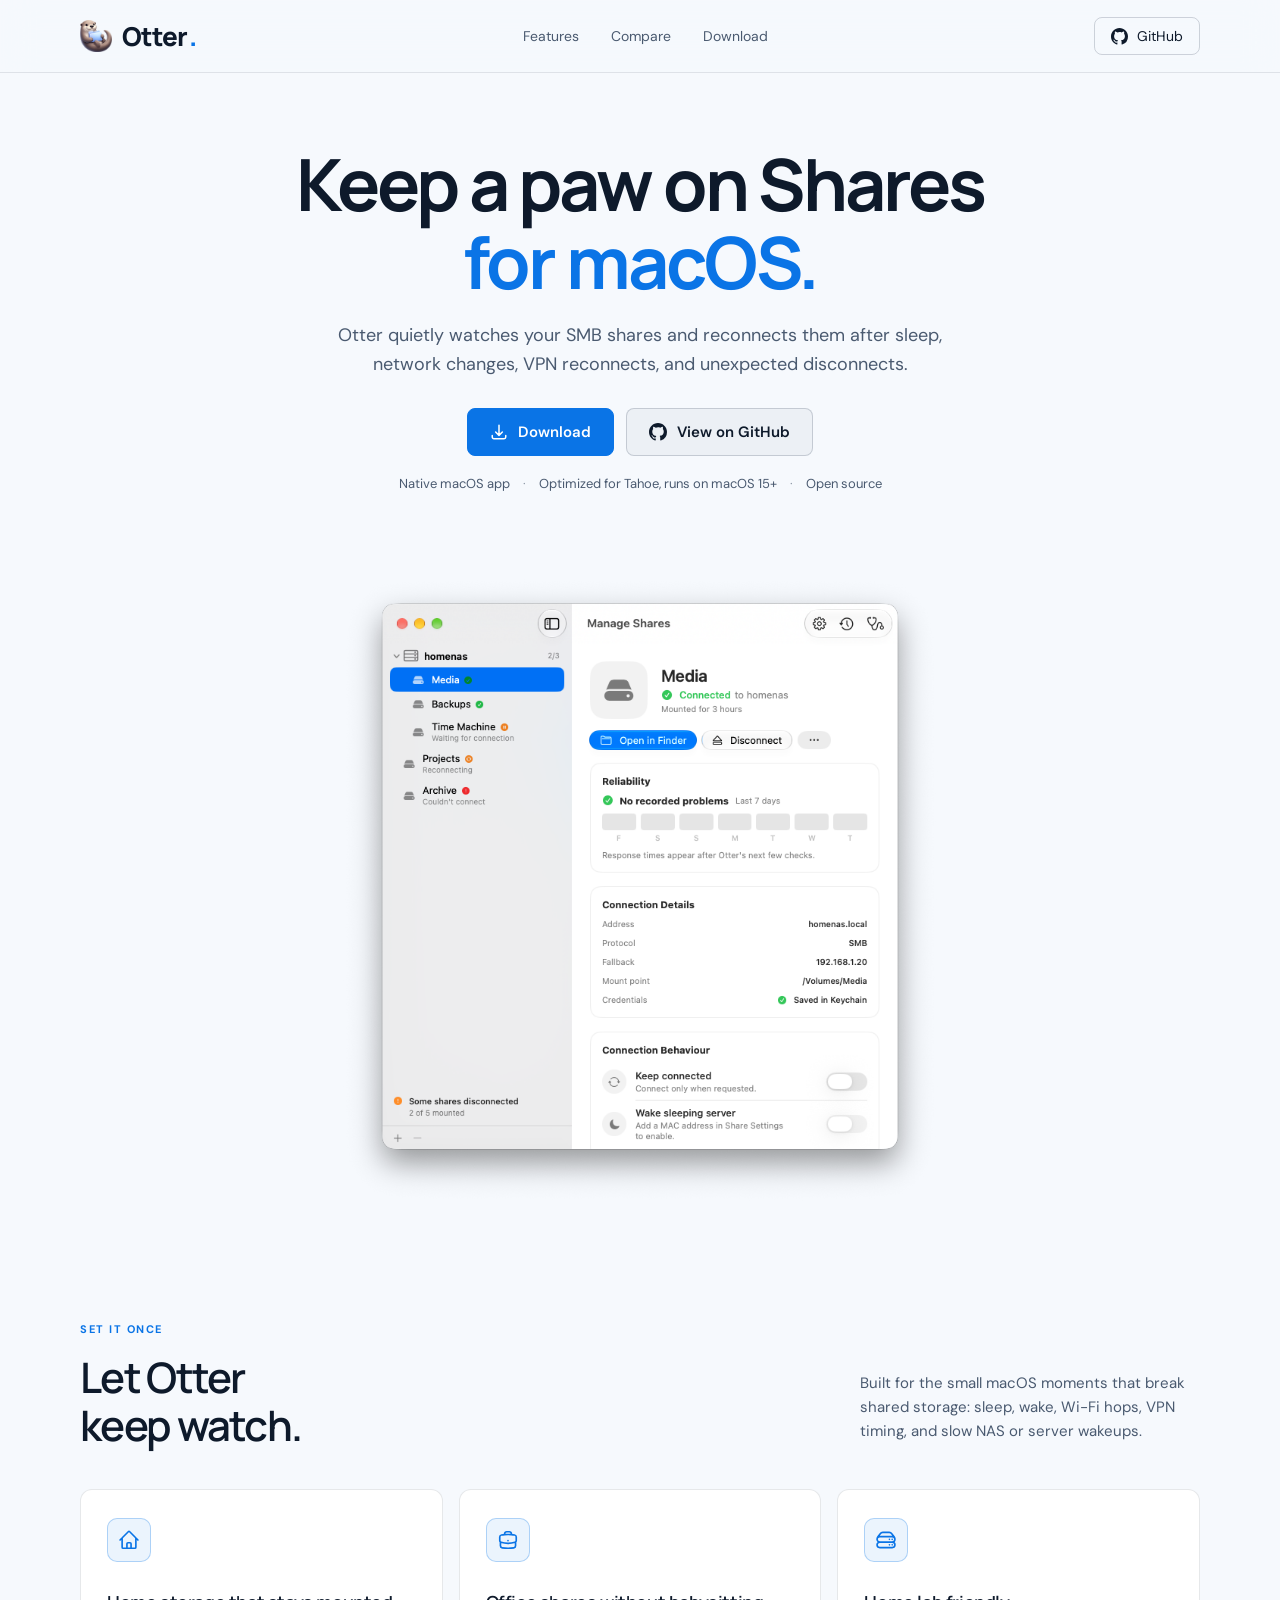
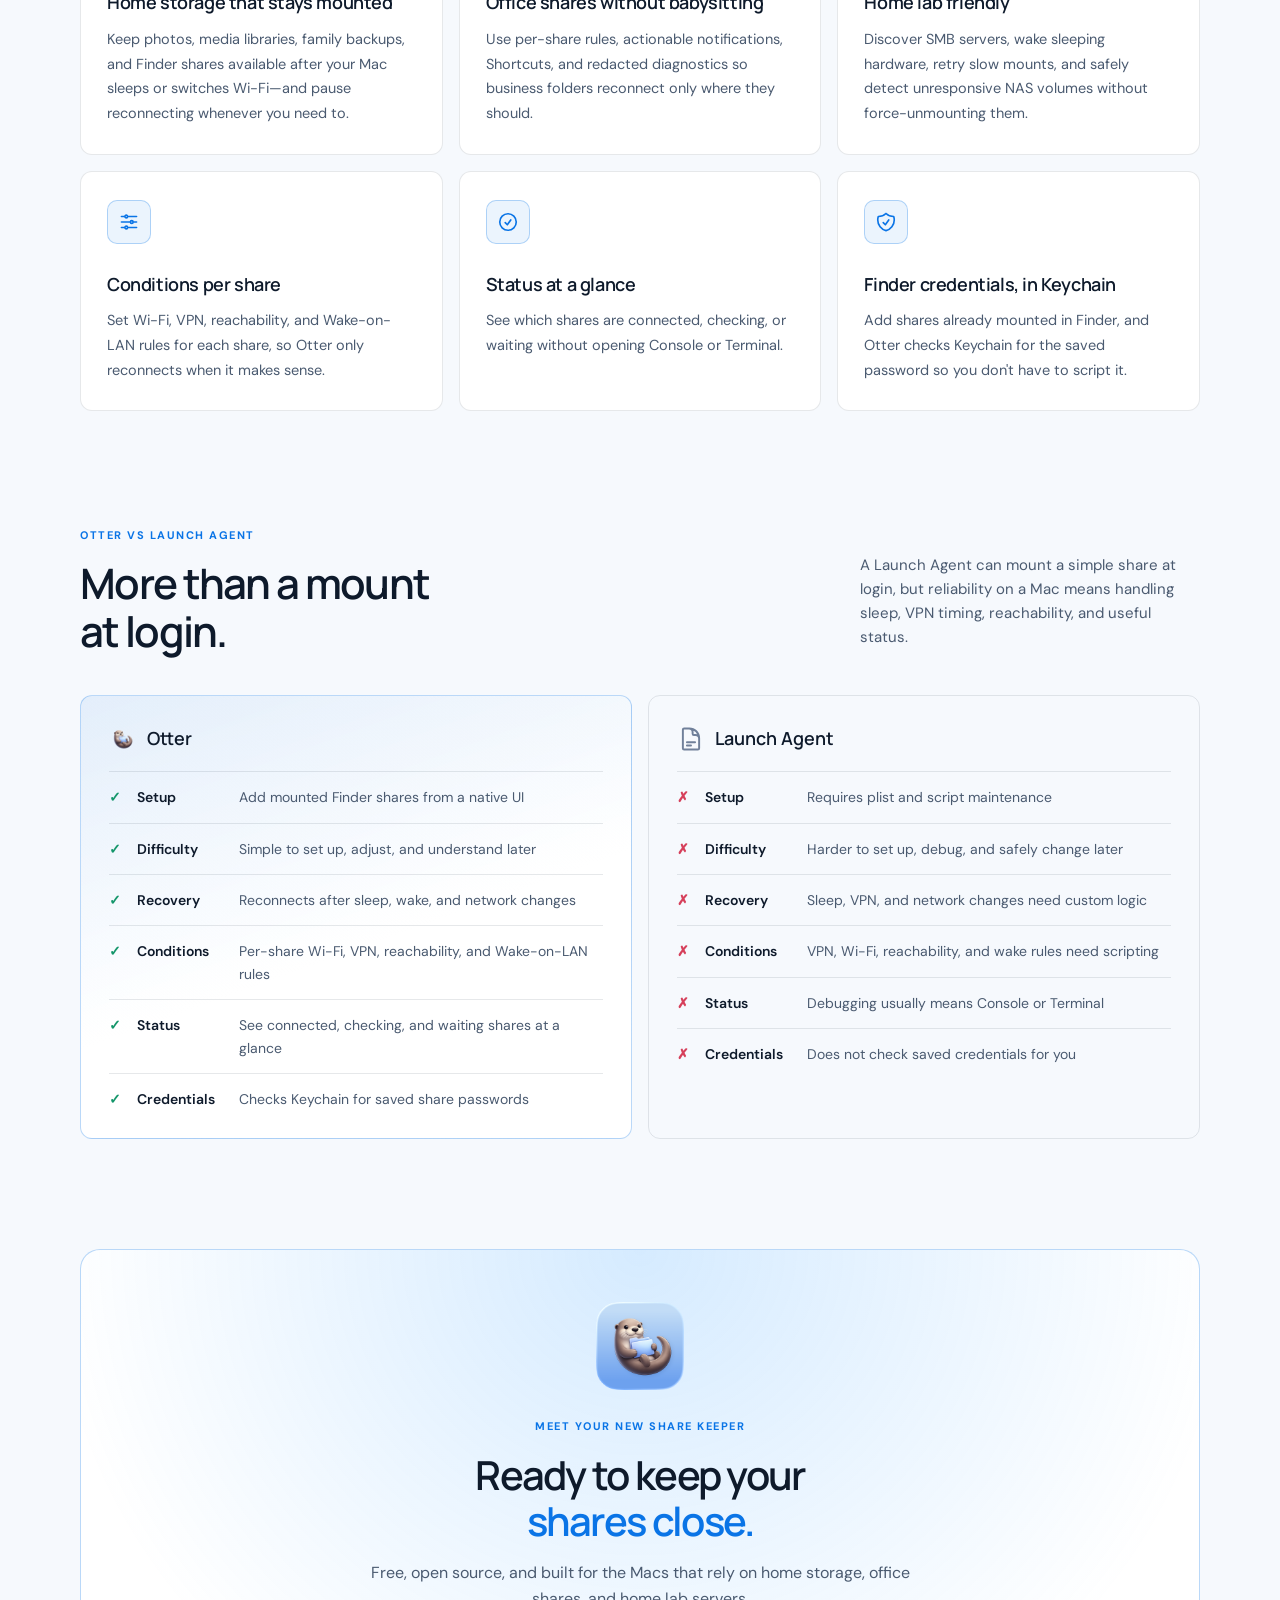
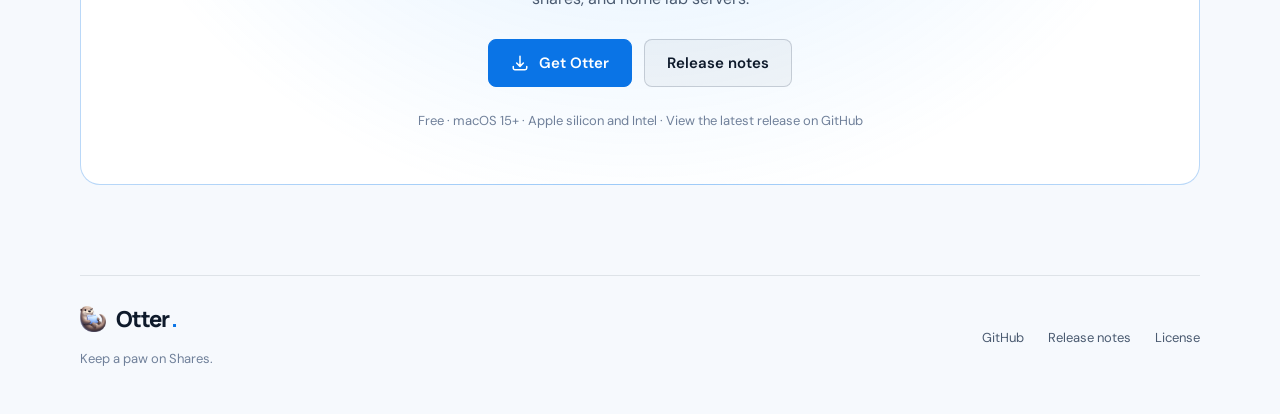
==== website/index.html @ 6d363c23 "Website: refresh app screenshots for the redesigned Manage Shares; debug-only appearance override fo" ====
<!doctype html>
<html lang="en" data-theme="dark">
  <head>
    <meta charset="utf-8">
    <meta name="viewport" content="width=device-width, initial-scale=1">
    <title>Otter - Keep a paw on Shares</title>
    <meta property="og:title" content="Otter - Keep a paw on Shares">
    <meta property="og:description" content="A lightweight macOS menu bar app that keeps SMB network shares connected after sleep, Wi-Fi changes, and VPN reconnects.">
    <meta
      name="description"
      content="Otter is a lightweight macOS menu bar app that keeps SMB network shares connected after sleep, Wi-Fi changes, VPN reconnects, and unexpected disconnects."
    >
    <meta id="theme-color" name="theme-color" content="#0B1018">
    <link rel="icon" type="image/png" href="assets/otter-icon.png">
    <script>
      (function () {
        var prefersDark = window.matchMedia && window.matchMedia("(prefers-color-scheme: dark)").matches;
        var theme = prefersDark ? "dark" : "light";

        document.documentElement.dataset.theme = theme;
        document.documentElement.style.colorScheme = theme;
        document.querySelector("#theme-color").setAttribute("content", theme === "dark" ? "#0B1018" : "#F6F9FD");
      })();
    </script>
    <link rel="stylesheet" href="styles.css">
  </head>
  <body>
    <a class="skip-link" href="#main">Skip to content</a>
    <header class="site-header">
      <div class="site-header-inner wrap">
        <a class="brand" href="#top" aria-label="Otter home"><img src="assets/otter-mark.png" width="332" height="331" alt="">Otter<span class="brand-dot">.</span></a>
        <nav class="site-nav" aria-label="Main navigation">
          <a href="#features">Features</a>
          <a href="#compare">Compare</a>
          <a href="#download">Download</a>
        </nav>
        <div class="header-actions">
          <a class="pill-link" href="https://github.com/johnwatso/Otter">
            <svg viewBox="0 0 16 16" aria-hidden="true" focusable="false"><path d="M8 0C3.58 0 0 3.58 0 8c0 3.54 2.29 6.53 5.47 7.59.4.07.55-.17.55-.38 0-.19-.01-.82-.01-1.49-2.01.37-2.53-.49-2.69-.94-.09-.23-.48-.94-.82-1.13-.28-.15-.68-.52-.01-.53.63-.01 1.08.58 1.23.82.72 1.21 1.87.87 2.33.66.07-.52.28-.87.51-1.07-1.78-.2-3.64-.89-3.64-3.95 0-.87.31-1.59.82-2.15-.08-.2-.36-1.02.08-2.12 0 0 .67-.21 2.2.82A7.6 7.6 0 0 1 8 3.86c.68 0 1.36.09 2 .27 1.53-1.04 2.2-.82 2.2-.82.44 1.1.16 1.92.08 2.12.51.56.82 1.27.82 2.15 0 3.07-1.87 3.75-3.65 3.95.29.25.54.73.54 1.48 0 1.07-.01 1.93-.01 2.2 0 .21.15.46.55.38A8.013 8.013 0 0 0 16 8c0-4.42-3.58-8-8-8Z"></path></svg><span>GitHub</span>
          </a>
        </div>
      </div>
    </header>

    <main id="main">
      <section class="hero wrap" id="top">
        <h1>Keep a paw on Shares<br><span>for macOS.</span></h1>
        <p class="hero-copy">Otter quietly watches your SMB shares and reconnects them after sleep, network changes, VPN reconnects, and unexpected disconnects.</p>
        <div class="hero-actions">
          <a class="button button-primary" href="./download/index.html">
            <svg class="button-icon button-icon-line" viewBox="0 0 24 24" aria-hidden="true" focusable="false"><path d="M3 16.5v2.25A2.25 2.25 0 0 0 5.25 21h13.5A2.25 2.25 0 0 0 21 18.75V16.5M16.5 12 12 16.5m0 0L7.5 12m4.5 4.5V3"></path></svg>
            Download
          </a>
          <a class="button button-secondary" href="https://github.com/johnwatso/Otter">
            <svg class="button-icon" viewBox="0 0 16 16" aria-hidden="true" focusable="false"><path d="M8 0C3.58 0 0 3.58 0 8c0 3.54 2.29 6.53 5.47 7.59.4.07.55-.17.55-.38 0-.19-.01-.82-.01-1.49-2.01.37-2.53-.49-2.69-.94-.09-.23-.48-.94-.82-1.13-.28-.15-.68-.52-.01-.53.63-.01 1.08.58 1.23.82.72 1.21 1.87.87 2.33.66.07-.52.28-.87.51-1.07-1.78-.2-3.64-.89-3.64-3.95 0-.87.31-1.59.82-2.15-.08-.2-.36-1.02.08-2.12 0 0 .67-.21 2.2.82A7.6 7.6 0 0 1 8 3.86c.68 0 1.36.09 2 .27 1.53-1.04 2.2-.82 2.2-.82.44 1.1.16 1.92.08 2.12.51.56.82 1.27.82 2.15 0 3.07-1.87 3.75-3.65 3.95.29.25.54.73.54 1.48 0 1.07-.01 1.93-.01 2.2 0 .21.15.46.55.38A8.013 8.013 0 0 0 16 8c0-4.42-3.58-8-8-8Z"></path></svg>
            View on GitHub
          </a>
        </div>
        <p class="platform-note">Native macOS app <span>·</span> Optimized for Tahoe, runs on macOS 15+ <span>·</span> Open source</p>
      </section>

      <section class="showcase wrap" aria-label="Otter Manage Shares screenshots">
        <div class="showcase-stage">
          <img class="app-shot app-shot-light" src="assets/otter-app-light.png" width="792" height="832" alt="Otter Manage Shares window in light mode showing share status and network conditions">
          <img class="app-shot app-shot-dark" src="assets/otter-app-dark.png" width="792" height="832" alt="Otter Manage Shares window in dark mode showing share status and network conditions">
        </div>
      </section>

      <section class="section wrap" id="features">
        <div class="section-heading">
          <div>
            <span class="eyebrow">Set it once</span>
            <h2>Let Otter<br>keep watch.</h2>
          </div>
          <p>Built for the small macOS moments that break shared storage: sleep, wake, Wi-Fi hops, VPN timing, and slow NAS or server wakeups.</p>
        </div>
        <div class="feature-grid">
        <article class="feature-card">
          <span class="feature-icon" aria-hidden="true"><svg viewBox="0 0 24 24" focusable="false"><path d="m2.25 12 8.954-8.955c.44-.439 1.152-.439 1.591 0L21.75 12M4.5 9.75v10.125c0 .621.504 1.125 1.125 1.125H9.75v-4.875c0-.621.504-1.125 1.125-1.125h2.25c.621 0 1.125.504 1.125 1.125V21h4.125c.621 0 1.125-.504 1.125-1.125V9.75M8.25 21h8.25"></path></svg></span>
          <h3>Home storage that stays mounted</h3>
          <p>Keep photos, media libraries, family backups, and Finder shares available after your Mac sleeps or switches Wi-Fi—and pause reconnecting whenever you need to.</p>
        </article>
        <article class="feature-card">
          <span class="feature-icon" aria-hidden="true"><svg viewBox="0 0 24 24" focusable="false"><path d="M20.25 14.15v4.25c0 1.094-.787 2.036-1.872 2.18-2.087.277-4.216.42-6.378.42s-4.291-.143-6.378-.42c-1.085-.144-1.872-1.086-1.872-2.18v-4.25m16.5 0a2.18 2.18 0 0 0 .75-1.661V8.706c0-1.081-.768-2.015-1.837-2.175a48.114 48.114 0 0 0-3.413-.387m4.5 8.006c-.194.165-.42.295-.673.38A23.978 23.978 0 0 1 12 15.75c-2.648 0-5.195-.429-7.577-1.22a2.016 2.016 0 0 1-.673-.38m0 0A2.18 2.18 0 0 1 3 12.489V8.706c0-1.081.768-2.015 1.837-2.175a48.111 48.111 0 0 1 3.413-.387m7.5 0V5.25A2.25 2.25 0 0 0 13.5 3h-3a2.25 2.25 0 0 0-2.25 2.25v.894m7.5 0a48.667 48.667 0 0 0-7.5 0M12 12.75h.008v.008H12v-.008Z"></path></svg></span>
          <h3>Office shares without babysitting</h3>
          <p>Use per-share rules, actionable notifications, Shortcuts, and redacted diagnostics so business folders reconnect only where they should.</p>
        </article>
        <article class="feature-card">
          <span class="feature-icon" aria-hidden="true"><svg viewBox="0 0 24 24" focusable="false"><path d="M5.25 14.25h13.5m-13.5 0a3 3 0 0 1-3-3m3 3a3 3 0 1 0 0 6h13.5a3 3 0 1 0 0-6m-16.5-3a3 3 0 0 1 3-3h13.5a3 3 0 0 1 3 3m-19.5 0a4.5 4.5 0 0 1 .9-2.7L5.737 5.1a3.375 3.375 0 0 1 2.7-1.35h7.126c1.062 0 2.062.5 2.7 1.35l2.587 3.45a4.5 4.5 0 0 1 .9 2.7m0 0a3 3 0 0 1-3 3m0 3h.008v.008h-.008v-.008Zm0-6h.008v.008h-.008v-.008Zm-3 6h.008v.008h-.008v-.008Zm0-6h.008v.008h-.008v-.008Z"></path></svg></span>
          <h3>Home lab friendly</h3>
          <p>Discover SMB servers, wake sleeping hardware, retry slow mounts, and safely detect unresponsive NAS volumes without force-unmounting them.</p>
        </article>
        <article class="feature-card">
          <span class="feature-icon" aria-hidden="true"><svg viewBox="0 0 24 24" focusable="false"><path d="M10.5 6h9.75M10.5 6a1.5 1.5 0 1 1-3 0m3 0a1.5 1.5 0 1 0-3 0M3.75 6H7.5m3 12h9.75m-9.75 0a1.5 1.5 0 0 1-3 0m3 0a1.5 1.5 0 0 0-3 0m-3.75 0H7.5m9-6h3.75m-3.75 0a1.5 1.5 0 0 1-3 0m3 0a1.5 1.5 0 0 0-3 0m-9.75 0h9.75"></path></svg></span>
          <h3>Conditions per share</h3>
          <p>Set Wi-Fi, VPN, reachability, and Wake-on-LAN rules for each share, so Otter only reconnects when it makes sense.</p>
        </article>
        <article class="feature-card">
          <span class="feature-icon" aria-hidden="true"><svg viewBox="0 0 24 24" focusable="false"><path d="M9 12.75 11.25 15 15 9.75M21 12a9 9 0 1 1-18 0 9 9 0 0 1 18 0Z"></path></svg></span>
          <h3>Status at a glance</h3>
          <p>See which shares are connected, checking, or waiting without opening Console or Terminal.</p>
        </article>
        <article class="feature-card">
          <span class="feature-icon" aria-hidden="true"><svg viewBox="0 0 24 24" focusable="false"><path d="M9 12.75 11.25 15 15 9.75m-3-7.036A11.959 11.959 0 0 1 3.598 6 11.99 11.99 0 0 0 3 9.749c0 5.592 3.824 10.29 9 11.623 5.176-1.332 9-6.03 9-11.622 0-1.31-.21-2.571-.598-3.751h-.152c-3.196 0-6.1-1.248-8.25-3.285Z"></path></svg></span>
          <h3>Finder credentials, in Keychain</h3>
          <p>Add shares already mounted in Finder, and Otter checks Keychain for the saved password so you don't have to script it.</p>
        </article>
        </div>
      </section>

      <section class="section wrap" id="compare">
        <div class="section-heading">
          <div>
            <span class="eyebrow">Otter vs Launch Agent</span>
            <h2>More than a mount<br>at login.</h2>
          </div>
          <p>A Launch Agent can mount a simple share at login, but reliability on a Mac means handling sleep, VPN timing, reachability, and useful status.</p>
        </div>
        <div class="compare-grid">
          <article class="compare-card compare-card-primary">
            <div class="compare-card-heading"><img src="assets/otter-icon.png" width="28" height="28" alt=""><h3>Otter</h3></div>
            <ul class="compare-points">
          <li><span class="point-good">✓</span><strong>Setup</strong><span>Add mounted Finder shares from a native UI</span></li>
          <li><span class="point-good">✓</span><strong>Difficulty</strong><span>Simple to set up, adjust, and understand later</span></li>
          <li><span class="point-good">✓</span><strong>Recovery</strong><span>Reconnects after sleep, wake, and network changes</span></li>
          <li><span class="point-good">✓</span><strong>Conditions</strong><span>Per-share Wi-Fi, VPN, reachability, and Wake-on-LAN rules</span></li>
          <li><span class="point-good">✓</span><strong>Status</strong><span>See connected, checking, and waiting shares at a glance</span></li>
          <li><span class="point-good">✓</span><strong>Credentials</strong><span>Checks Keychain for saved share passwords</span></li>
            </ul>
          </article>
          <article class="compare-card compare-card-muted">
            <div class="compare-card-heading">
              <span class="plist-file-icon" aria-hidden="true"><svg viewBox="0 0 24 24" focusable="false"><path d="M19.5 14.25v-2.625a3.375 3.375 0 0 0-3.375-3.375h-1.5A1.125 1.125 0 0 1 13.5 7.125v-1.5a3.375 3.375 0 0 0-3.375-3.375H8.25m0 12.75h7.5m-7.5 3H12M10.5 2.25H5.625c-.621 0-1.125.504-1.125 1.125v17.25c0 .621.504 1.125 1.125 1.125h12.75c.621 0 1.125-.504 1.125-1.125V11.25a9 9 0 0 0-9-9Z"></path></svg></span>
              <h3>Launch Agent</h3>
            </div>
            <ul class="compare-points">
          <li><span class="point-warn">✗</span><strong>Setup</strong><span>Requires plist and script maintenance</span></li>
          <li><span class="point-warn">✗</span><strong>Difficulty</strong><span>Harder to set up, debug, and safely change later</span></li>
          <li><span class="point-warn">✗</span><strong>Recovery</strong><span>Sleep, VPN, and network changes need custom logic</span></li>
          <li><span class="point-warn">✗</span><strong>Conditions</strong><span>VPN, Wi-Fi, reachability, and wake rules need scripting</span></li>
          <li><span class="point-warn">✗</span><strong>Status</strong><span>Debugging usually means Console or Terminal</span></li>
          <li><span class="point-warn">✗</span><strong>Credentials</strong><span>Does not check saved credentials for you</span></li>
            </ul>
          </article>
        </div>
      </section>

      <section class="get-started wrap" id="download">
        <div class="cta-panel">
          <img class="theme-icon-light" src="assets/otter-icon-light.png" width="1024" height="1024" loading="lazy" decoding="async" alt="">
          <img class="theme-icon-dark" src="assets/otter-icon-dark.png" width="1024" height="1024" loading="lazy" decoding="async" alt="">
          <span class="eyebrow">Meet your new share keeper</span>
          <h2>Ready to keep your<br><span class="accent">shares close.</span></h2>
          <p>Free, open source, and built for the Macs that rely on home storage, office shares, and home lab servers.</p>
          <div class="hero-actions">
            <a class="button button-primary" href="./download/index.html">
              <svg class="button-icon button-icon-line" viewBox="0 0 24 24" aria-hidden="true" focusable="false"><path d="M3 16.5v2.25A2.25 2.25 0 0 0 5.25 21h13.5A2.25 2.25 0 0 0 21 18.75V16.5M16.5 12 12 16.5m0 0L7.5 12m4.5 4.5V3"></path></svg>
              Get Otter
            </a>
            <a class="button button-secondary" href="./release-notes/index.html">Release notes</a>
          </div>
          <p class="download-meta">Free · macOS 15+ · Apple silicon and Intel · <span id="release-availability">Checking latest release…</span></p>
        </div>
      </section>
    </main>

    <footer class="site-footer wrap">
      <div>
        <a class="brand" href="#top"><img src="assets/otter-mark.png" width="332" height="331" alt="">Otter<span class="brand-dot">.</span></a>
        <p>Keep a paw on Shares.</p>
      </div>
      <div class="footer-links">
        <a href="https://github.com/johnwatso/Otter">GitHub</a>
        <a href="./release-notes/index.html">Release notes</a>
        <a href="https://github.com/johnwatso/Otter/blob/main/LICENSE">License</a>
      </div>
    </footer>
    <script>
      (function () {
        var themeColor = document.querySelector("#theme-color");
        var releaseAvailability = document.querySelector("#release-availability");

        function setTheme(theme) {
          document.documentElement.dataset.theme = theme;
          document.documentElement.style.colorScheme = theme;
          themeColor.setAttribute("content", theme === "dark" ? "#0B1018" : "#F6F9FD");
        }

        if (window.matchMedia) {
          window.matchMedia("(prefers-color-scheme: dark)").addEventListener("change", function (event) {
            setTheme(event.matches ? "dark" : "light");
          });
        }

        fetch("https://api.github.com/repos/johnwatso/Otter/releases/latest", {
          headers: {
            "Accept": "application/vnd.github+json",
            "X-GitHub-Api-Version": "2022-11-28"
          }
        })
          .then(function (response) {
            if (response.ok) {
              return response.json();
            }

            if (response.status === 404) {
              return null;
            }

            throw new Error("GitHub release check failed with status " + response.status);
          })
          .then(function (release) {
            releaseAvailability.textContent = release
              ? (release.tag_name ? release.tag_name + " available" : "Latest release available")
              : "No release published yet";
          })
          .catch(function () {
            releaseAvailability.textContent = "View the latest release on GitHub";
          });
      })();
    </script>
  </body>
</html>
---- website/styles.css ----
@import url("https://fonts.googleapis.com/css2?family=DM+Sans:wght@400;500;600;700&family=Manrope:wght@500;600;700;800&display=swap");

:root {
  color-scheme: dark;
  --bg: #0b1018;
  --panel: #111823;
  --panel-hover: #151e2b;
  --line: rgba(255, 255, 255, 0.09);
  --line-strong: rgba(255, 255, 255, 0.16);
  --text: #f2f6fb;
  --muted: #a3b0c2;
  --soft: #7d8ba0;
  --accent: #5ac8fa;
  --accent-strong: #2f9bff;
  --accent-ink: #04202f;
  --accent-wash: rgba(90, 200, 250, 0.1);
  --accent-line: rgba(90, 200, 250, 0.28);
  --hero-glow: rgba(47, 155, 255, 0.2);
  --good: #6fdcae;
  --bad: #f58b9d;
  --badge-bg: rgba(255, 255, 255, 0.05);
    --grid-dot: rgba(255, 255, 255, 0.05);
  --header-bg: rgba(11, 16, 24, 0.78);
  --aqua: var(--accent);
  --cyan: var(--accent);
  --font-body: "DM Sans", -apple-system, BlinkMacSystemFont, "SF Pro Text", "Segoe UI", sans-serif;
  --font-display: Manrope, -apple-system, BlinkMacSystemFont, "SF Pro Display", "Segoe UI", sans-serif;
}

:root[data-theme="light"] {
  color-scheme: light;
  --bg: #f6f9fd;
  --panel: #ffffff;
  --panel-hover: #fbfdff;
  --line: rgba(15, 30, 55, 0.1);
  --line-strong: rgba(15, 30, 55, 0.18);
  --text: #0e1a2b;
  --muted: #4a5a70;
  --soft: #70809a;
  --accent: #0a74e6;
  --accent-strong: #0a74e6;
  --accent-ink: #ffffff;
  --accent-wash: rgba(10, 116, 230, 0.08);
  --accent-line: rgba(10, 116, 230, 0.28);
  --hero-glow: rgba(47, 155, 255, 0.2);
  --good: #14966a;
  --bad: #d6405b;
  --badge-bg: rgba(15, 30, 55, 0.04);
    --grid-dot: rgba(15, 30, 55, 0.06);
  --header-bg: rgba(246, 249, 253, 0.82);
}

* {
  box-sizing: border-box;
}

html {
  min-height: 100%;
  background: var(--bg);
  scroll-behavior: smooth;
  scroll-padding-top: 88px;
}

body {
  position: relative;
  min-height: 100%;
  margin: 0;
  background: var(--bg);
  color: var(--text);
  font-family: var(--font-body);
  line-height: 1.6;
  -webkit-font-smoothing: antialiased;
}

body::before {
  content: "";
  position: absolute;
  inset: 0 0 auto;
  height: 1100px;
  background: radial-gradient(ellipse 55% 45% at 50% 30%, var(--hero-glow), transparent 100%);
  pointer-events: none;
  z-index: -1;
}

img {
  display: block;
  max-width: 100%;
}

a {
  color: inherit;
  text-decoration: none;
}

button {
  font: inherit;
  cursor: pointer;
}

a:focus-visible,
button:focus-visible {
  outline: 3px solid var(--accent);
  outline-offset: 4px;
}

h1,
h2,
h3,
h4,
p {
  margin: 0;
}

h1,
h2,
h3,
h4 {
  font-family: var(--font-display);
}

.wrap {
  width: min(1120px, calc(100% - 64px));
  margin-inline: auto;
}

.skip-link {
  position: absolute;
  left: 16px;
  top: -80px;
  z-index: 30;
  background: var(--accent);
  color: var(--accent-ink);
  padding: 12px 20px;
  border-radius: 8px;
}

.skip-link:focus {
  top: 12px;
}

/* Header */

.site-header {
  position: sticky;
  top: 0;
  z-index: 20;
  border-bottom: 1px solid var(--line);
  background: var(--header-bg);
  backdrop-filter: blur(18px) saturate(1.4);
  -webkit-backdrop-filter: blur(18px) saturate(1.4);
}

.site-header-inner {
  height: 72px;
  display: flex;
  align-items: center;
  justify-content: space-between;
  gap: 24px;
}

.brand {
  display: inline-flex;
  align-items: center;
  gap: 10px;
  font-family: var(--font-display);
  font-size: 26px;
  font-weight: 800;
  letter-spacing: -1px;
  line-height: 1;
}

.brand img {
  width: 32px;
  height: auto;
}

.brand-dot {
  margin-left: -8px;
  color: var(--accent);
}

.site-nav {
  display: flex;
  gap: 32px;
  color: var(--muted);
  font-size: 14px;
}

.site-nav a:hover,
.footer-links a:hover,
.text-link:hover {
  color: var(--accent);
}

.header-actions {
  display: flex;
  align-items: center;
  gap: 10px;
}

.pill-link {
  min-height: 38px;
  display: inline-flex;
  align-items: center;
  gap: 9px;
  padding: 0 16px;
  border: 1px solid var(--line-strong);
  border-radius: 8px;
  font-size: 14px;
  transition: border-color 0.2s, background 0.2s;
}

.pill-link:hover {
  border-color: var(--accent);
  background: var(--accent-wash);
}

.pill-link svg {
  width: 17px;
  height: 17px;
  fill: currentColor;
}

/* Hero */

.hero {
  padding: 72px 0 24px;
  text-align: center;
}

h1 {
  margin: 0 auto 20px;
  max-width: 880px;
  font-size: clamp(44px, 6vw, 72px);
  font-weight: 700;
  letter-spacing: -2.8px;
  line-height: 1.08;
}

h1 > span,
.accent {
  color: var(--accent);
}

.hero-copy {
  max-width: 640px;
  margin: 0 auto;
  color: var(--muted);
  font-size: 18px;
  line-height: 1.65;
}

.hero-actions {
  display: flex;
  flex-wrap: wrap;
  justify-content: center;
  gap: 12px;
  margin-top: 28px;
}

.button {
  min-height: 48px;
  display: inline-flex;
  align-items: center;
  justify-content: center;
  gap: 10px;
  padding: 11px 22px;
  border: 1px solid var(--line-strong);
  border-radius: 8px;
  font-size: 15px;
  font-weight: 600;
  transition: background 0.2s, border-color 0.2s, transform 0.2s;
}

.button:hover {
  transform: translateY(-2px);
}

.button-primary {
  border-color: var(--accent);
  background: var(--accent);
  color: var(--accent-ink);
}

.button-primary:hover {
  background: color-mix(in srgb, var(--accent) 86%, white);
}

.button-secondary {
  background: var(--badge-bg);
  color: var(--text);
}

.button-secondary:hover {
  border-color: var(--soft);
  background: var(--accent-wash);
}

.button-icon {
  width: 18px;
  height: 18px;
  flex: 0 0 auto;
  fill: currentColor;
}

.button-icon-line {
  fill: none;
  stroke: currentColor;
  stroke-width: 2;
  stroke-linecap: round;
  stroke-linejoin: round;
}

.platform-note {
  margin-top: 18px;
  color: var(--muted);
  font-size: 13px;
}

.platform-note span {
  margin: 0 10px;
  opacity: 0.6;
}

/* App screenshot */

.showcase {
  padding-top: 56px;
}

.showcase-stage {
  display: grid;
  place-items: center;
}

.app-shot {
  width: min(600px, 100%);
  height: auto;
}

.app-shot-light,
:root[data-theme="light"] .app-shot-dark {
  display: none;
}

:root[data-theme="light"] .app-shot-light {
  display: block;
}

.theme-icon-dark {
  display: block;
}

.theme-icon-light {
  display: none;
}

:root[data-theme="light"] .theme-icon-light {
  display: block;
}

:root[data-theme="light"] .theme-icon-dark {
  display: none;
}

/* Sections */

.section {
  padding-top: 110px;
}

.eyebrow {
  color: var(--accent);
  font-size: 11px;
  font-weight: 700;
  letter-spacing: 1.5px;
  text-transform: uppercase;
}

.section-heading {
  display: flex;
  align-items: flex-end;
  justify-content: space-between;
  gap: 40px;
  margin-bottom: 40px;
}

.section-heading h2,
.cta-panel h2 {
  margin-top: 12px;
  font-size: 42px;
  font-weight: 600;
  letter-spacing: -1.7px;
  line-height: 1.15;
}

.section-heading > p {
  max-width: 340px;
  padding-bottom: 6px;
  color: var(--muted);
  font-size: 15px;
}

.feature-grid {
  display: grid;
  grid-template-columns: repeat(3, 1fr);
  gap: 16px;
}

.feature-card {
  display: flex;
  flex-direction: column;
  align-items: flex-start;
  padding: 28px 26px;
  border: 1px solid var(--line);
  border-radius: 12px;
  background: var(--panel);
  transition: border-color 0.2s, background 0.2s;
}

.feature-card:hover {
  border-color: var(--accent-line);
  background: var(--panel-hover);
}

.feature-icon {
  width: 44px;
  height: 44px;
  display: grid;
  place-items: center;
  margin-bottom: 26px;
  border: 1px solid var(--accent-line);
  border-radius: 10px;
  background: var(--accent-wash);
  color: var(--accent);
}

.feature-icon svg {
  width: 22px;
  height: 22px;
  fill: none;
  stroke: currentColor;
  stroke-width: 1.8;
  stroke-linecap: round;
  stroke-linejoin: round;
}

.feature-card h3 {
  margin-bottom: 10px;
  font-size: 18px;
  font-weight: 600;
  letter-spacing: -0.4px;
}

.feature-card p {
  color: var(--muted);
  font-size: 14.5px;
  line-height: 1.7;
}

/* Comparison */

.compare-grid {
  display: grid;
  grid-template-columns: 1fr 1fr;
  gap: 16px;
}

.compare-card {
  padding: 28px 28px 14px;
  border: 1px solid var(--line);
  border-radius: 12px;
  background: var(--panel);
}

.compare-card-primary {
  border-color: var(--accent-line);
  background: linear-gradient(160deg, var(--accent-wash), var(--panel) 55%);
}

.compare-card-heading {
  display: flex;
  align-items: center;
  gap: 10px;
  margin-bottom: 18px;
}

.compare-card-heading img,
.plist-file-icon {
  width: 28px;
  height: 28px;
  border-radius: 7px;
}

.plist-file-icon {
  display: grid;
  place-items: center;
  color: var(--soft);
}

.plist-file-icon svg {
  width: 26px;
  height: 26px;
  fill: none;
  stroke: currentColor;
  stroke-width: 1.8;
  stroke-linecap: round;
  stroke-linejoin: round;
}

.compare-card h3 {
  font-size: 18px;
  font-weight: 600;
}

.compare-points {
  margin: 0;
  padding: 0;
  list-style: none;
}

.compare-points li {
  display: grid;
  grid-template-columns: 18px 92px 1fr;
  gap: 10px;
  padding: 14px 0;
  border-top: 1px solid var(--line);
  color: var(--muted);
  font-size: 14px;
}

.compare-points strong {
  color: var(--text);
  font-weight: 600;
}

.point-good,
.point-warn {
  font-weight: 700;
}

.point-good {
  color: var(--good);
}

.point-warn {
  color: var(--bad);
}

.compare-card-muted {
  background: transparent;
}

/* CTA */

.get-started {
  padding: 110px 0 90px;
}

.cta-panel {
  padding: 52px 24px;
  border: 1px solid var(--accent-line);
  border-radius: 20px;
  background:
    radial-gradient(ellipse at 50% 0, var(--hero-glow), transparent 75%),
    var(--panel);
  text-align: center;
}

.cta-panel > img {
  width: 88px;
  height: 88px;
  margin: 0 auto 22px;
  border-radius: 20px;
}

.cta-panel h2 {
  margin: 14px 0 16px;
  font-size: 40px;
}

.cta-panel > p {
  max-width: 560px;
  margin: 0 auto;
  color: var(--muted);
  font-size: 16px;
}

.cta-panel .download-meta {
  margin-top: 24px;
  color: var(--soft);
  font-size: 13px;
}

/* Footer */

.site-footer {
  display: flex;
  align-items: center;
  justify-content: space-between;
  gap: 24px;
  padding: 30px 0 44px;
  border-top: 1px solid var(--line);
}

.site-footer .brand {
  font-size: 22px;
}

.site-footer .brand img {
  width: 26px;
}

.site-footer p {
  margin-top: 10px;
  color: var(--soft);
  font-size: 13px;
}

.footer-links {
  display: flex;
  gap: 24px;
  color: var(--muted);
  font-size: 13px;
}

/* Download page compatibility */

.glass-panel {
  border: 1px solid var(--line-strong);
  background:
    radial-gradient(ellipse at 50% 0, var(--hero-glow), transparent 70%),
    var(--panel);
}

@media (min-width: 1500px) {
  h1 {
    font-size: 76px;
  }
}

@media (max-width: 900px) {
  .wrap {
    width: calc(100% - 40px);
  }

  .site-nav {
    display: none;
  }

  .feature-grid {
    grid-template-columns: repeat(2, 1fr);
  }

  .compare-grid {
    grid-template-columns: 1fr;
  }

  .section-heading {
    display: block;
  }

  .section-heading > p {
    margin-top: 18px;
    max-width: none;
  }
}

@media (max-width: 600px) {
  .wrap {
    width: calc(100% - 32px);
  }

  .site-header-inner {
    height: 64px;
  }

  .brand {
    font-size: 23px;
  }

  .pill-link span {
    display: none;
  }

  .pill-link {
    padding: 0;
    width: 38px;
    justify-content: center;
  }

  .hero {
    padding-top: 44px;
  }

  h1 {
    font-size: 42px;
    letter-spacing: -1.7px;
  }

  .hero-copy {
    font-size: 16px;
  }

  .hero-actions .button {
    flex: 1 1 100%;
  }

  .platform-note span {
    margin: 0 6px;
  }

  .showcase {
    padding-top: 40px;
  }

  .section {
    padding-top: 72px;
  }

  .section-heading h2,
  .cta-panel h2 {
    font-size: 32px;
    letter-spacing: -1.1px;
  }

  .feature-grid {
    grid-template-columns: 1fr;
    gap: 10px;
  }

  .feature-card {
    padding: 24px;
  }

  .compare-card {
    padding: 22px 20px 8px;
  }

  .compare-points li {
    grid-template-columns: 16px 1fr;
  }

  .compare-points li > span:last-child {
    grid-column: 2;
    margin-top: -6px;
  }

  .get-started {
    padding: 72px 0 56px;
  }

  .cta-panel {
    padding: 36px 16px;
  }

  .site-footer {
    flex-direction: column;
    align-items: flex-start;
  }
}

@media (prefers-reduced-motion: reduce) {
  html {
    scroll-behavior: auto;
  }

  *,
  *::before,
  *::after {
    transition: none !important;
  }
}
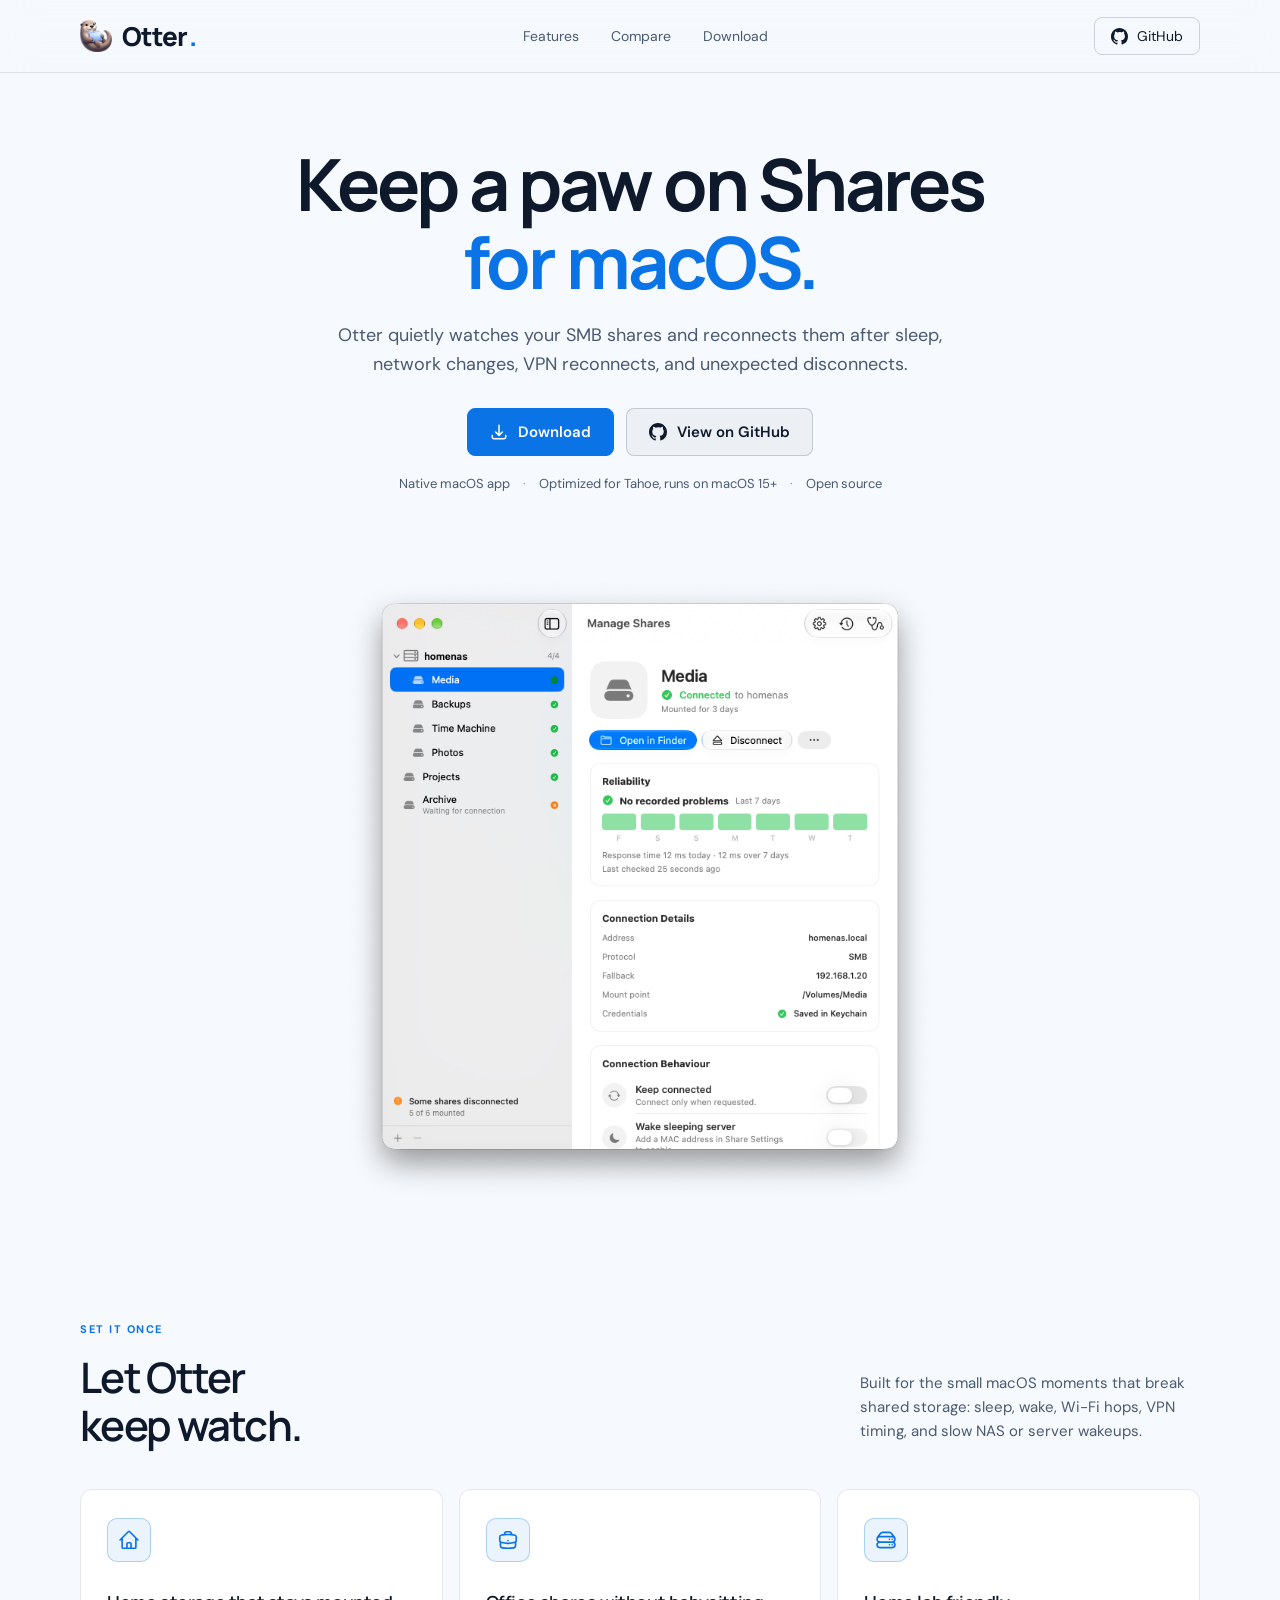
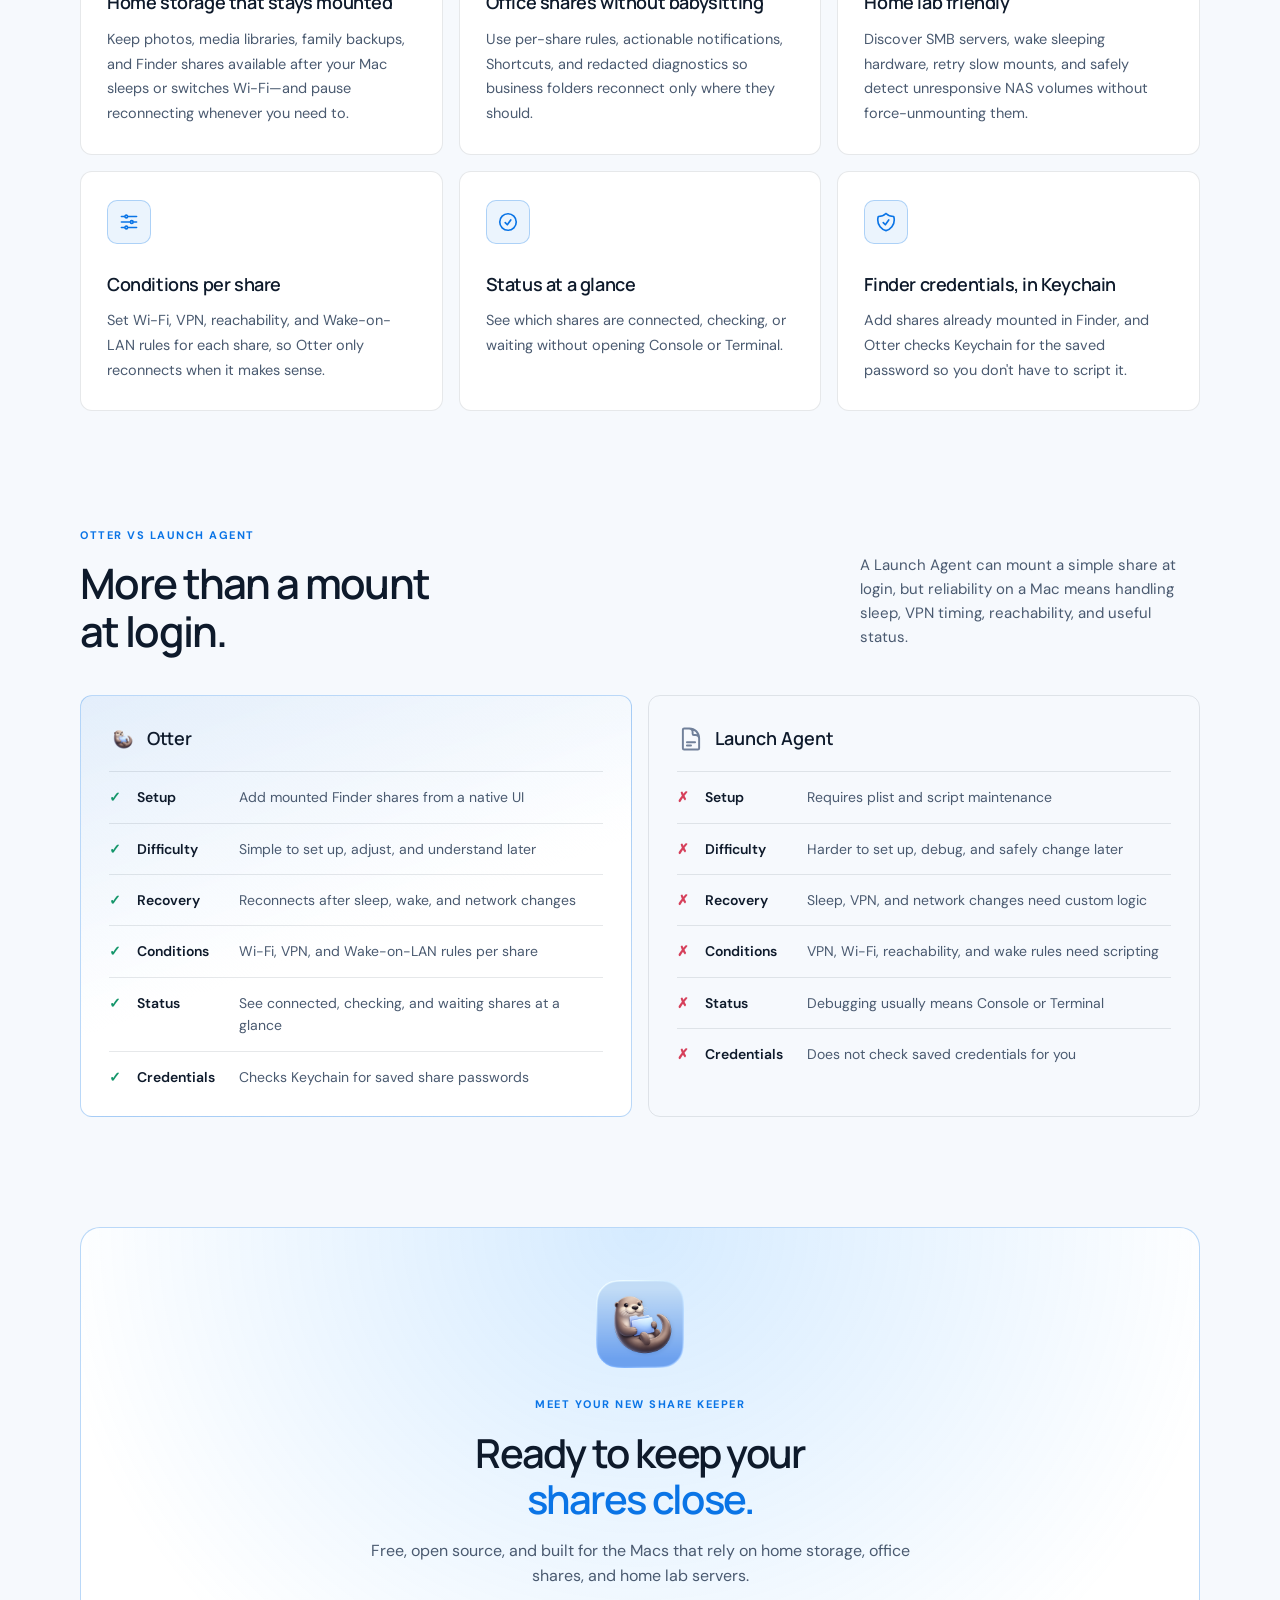
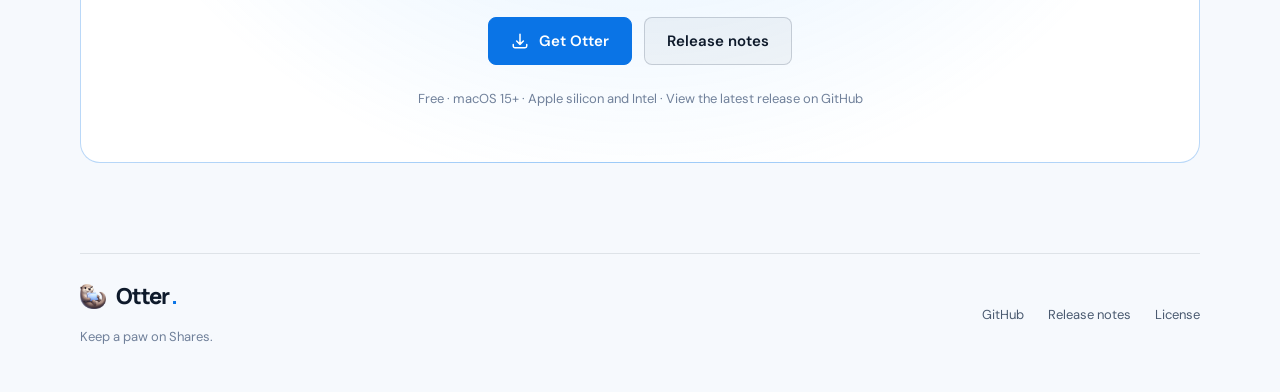
==== commit ff2eb98c: "Website: shorten Conditions comparison line" ====
--- a/website/index.html
+++ b/website/index.html
@@ -123,7 +123,7 @@
           <li><span class="point-good">✓</span><strong>Setup</strong><span>Add mounted Finder shares from a native UI</span></li>
           <li><span class="point-good">✓</span><strong>Difficulty</strong><span>Simple to set up, adjust, and understand later</span></li>
           <li><span class="point-good">✓</span><strong>Recovery</strong><span>Reconnects after sleep, wake, and network changes</span></li>
-          <li><span class="point-good">✓</span><strong>Conditions</strong><span>Per-share Wi-Fi, VPN, reachability, and Wake-on-LAN rules</span></li>
+          <li><span class="point-good">✓</span><strong>Conditions</strong><span>Wi-Fi, VPN, and Wake-on-LAN rules per share</span></li>
           <li><span class="point-good">✓</span><strong>Status</strong><span>See connected, checking, and waiting shares at a glance</span></li>
           <li><span class="point-good">✓</span><strong>Credentials</strong><span>Checks Keychain for saved share passwords</span></li>
             </ul>
--- a/website/styles.css
+++ b/website/styles.css
@@ -4,7 +4,6 @@
   color-scheme: dark;
   --bg: #0b1018;
   --panel: #111823;
-  --panel-hover: #151e2b;
   --line: rgba(255, 255, 255, 0.09);
   --line-strong: rgba(255, 255, 255, 0.16);
   --text: #f2f6fb;
@@ -31,7 +30,6 @@
   color-scheme: light;
   --bg: #f6f9fd;
   --panel: #ffffff;
-  --panel-hover: #fbfdff;
   --line: rgba(15, 30, 55, 0.1);
   --line-strong: rgba(15, 30, 55, 0.18);
   --text: #0e1a2b;
@@ -415,12 +413,6 @@
   border: 1px solid var(--line);
   border-radius: 12px;
   background: var(--panel);
-  transition: border-color 0.2s, background 0.2s;
-}
-
-.feature-card:hover {
-  border-color: var(--accent-line);
-  background: var(--panel-hover);
 }
 
 .feature-icon {
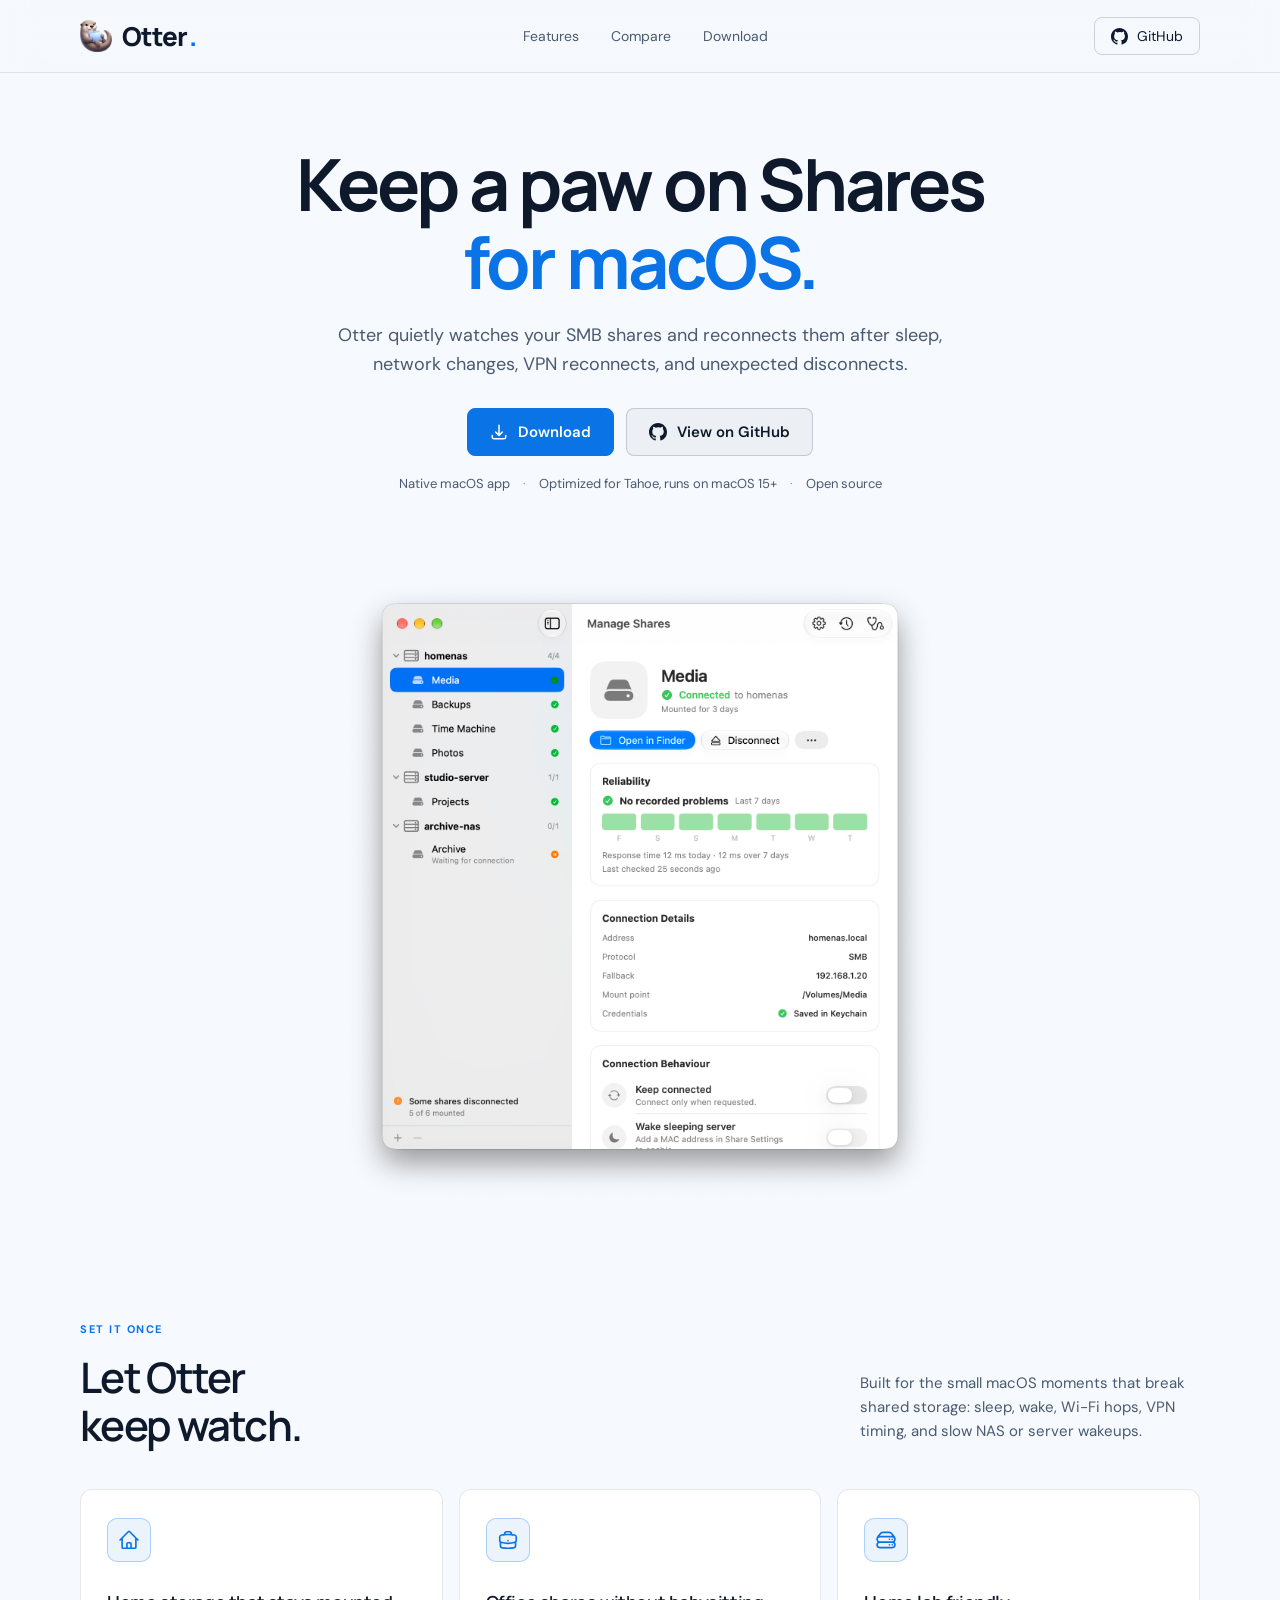
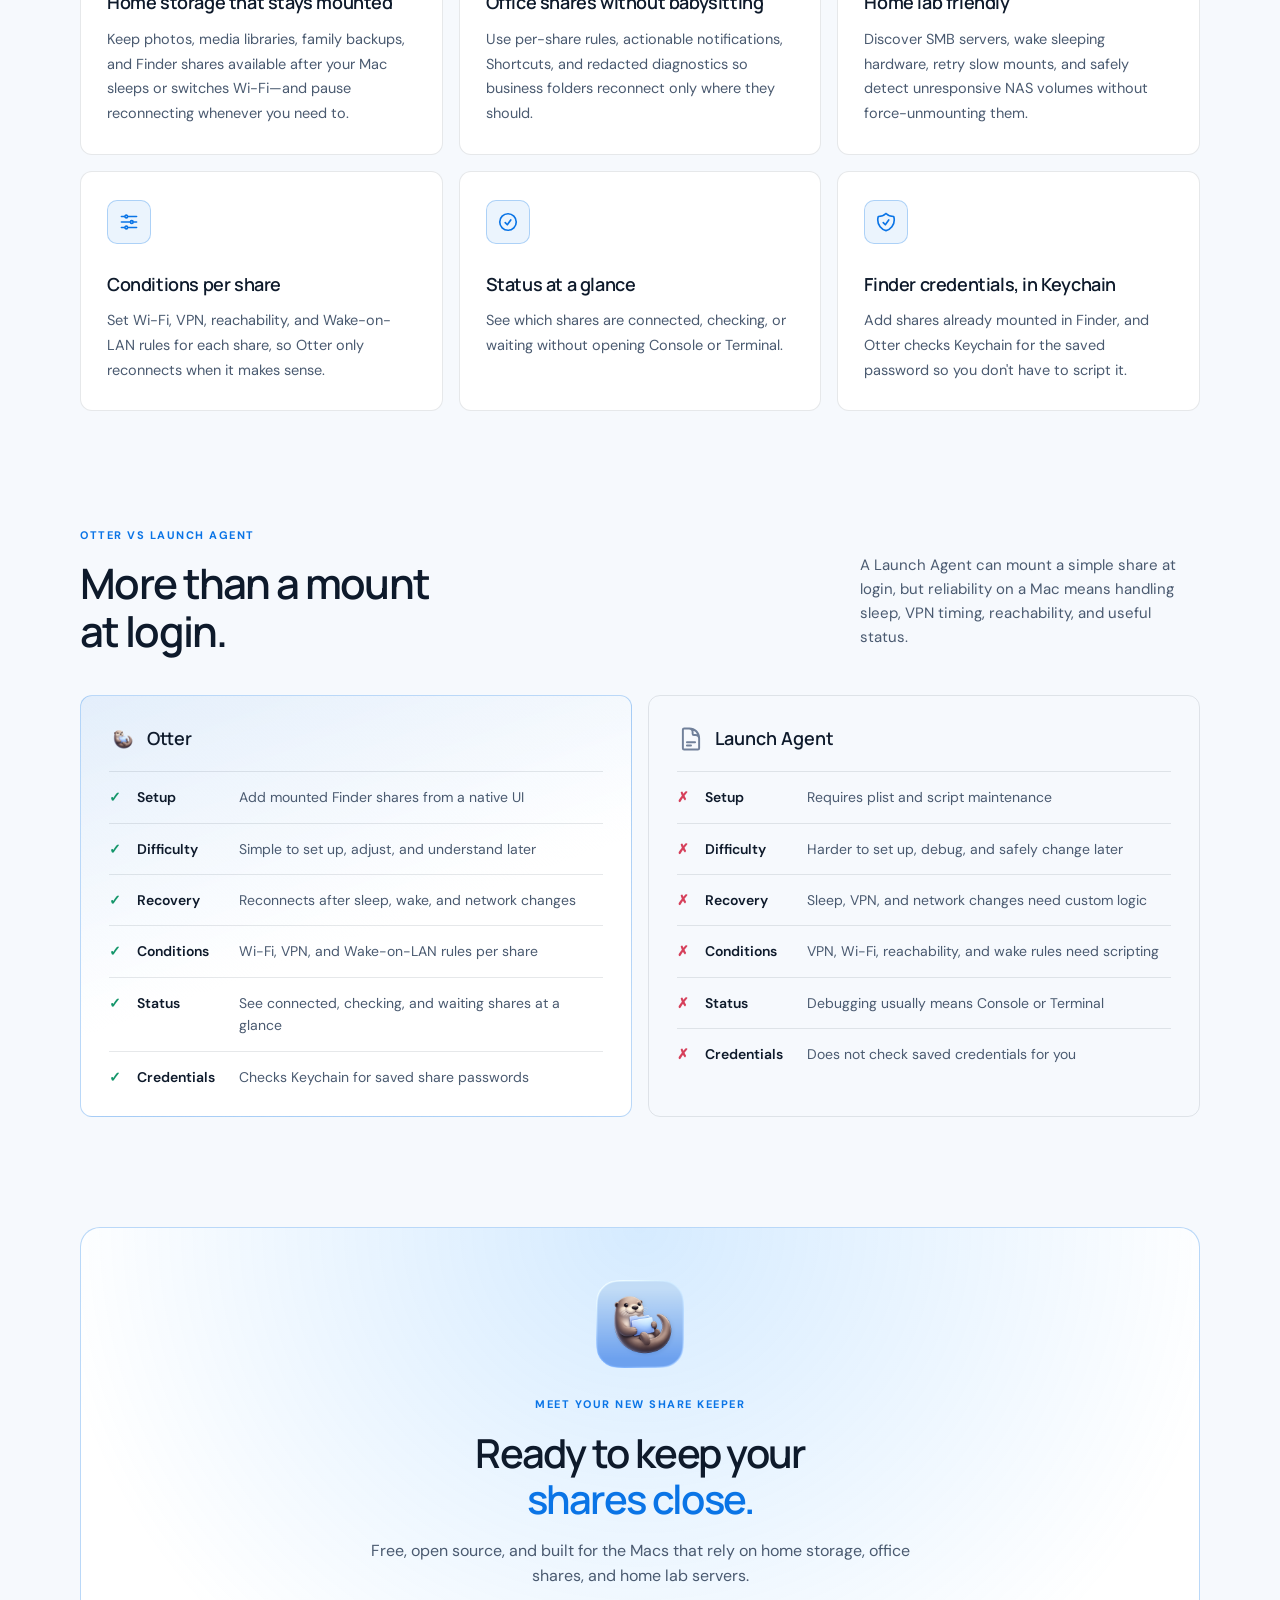
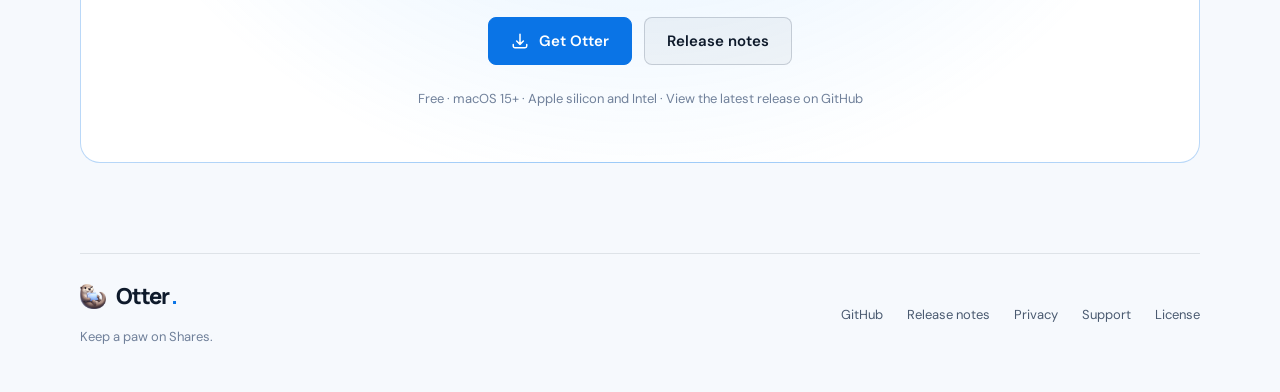
==== commit e6d564c1: "Add release checks and support docs This change adds a GitHub Actions CI gate for the Debug tests an" ====
--- a/website/index.html
+++ b/website/index.html
@@ -172,6 +172,8 @@
       <div class="footer-links">
         <a href="https://github.com/johnwatso/Otter">GitHub</a>
         <a href="./release-notes/index.html">Release notes</a>
+        <a href="https://github.com/johnwatso/Otter/blob/main/PRIVACY.md">Privacy</a>
+        <a href="https://github.com/johnwatso/Otter/blob/main/SUPPORT.md">Support</a>
         <a href="https://github.com/johnwatso/Otter/blob/main/LICENSE">License</a>
       </div>
     </footer>
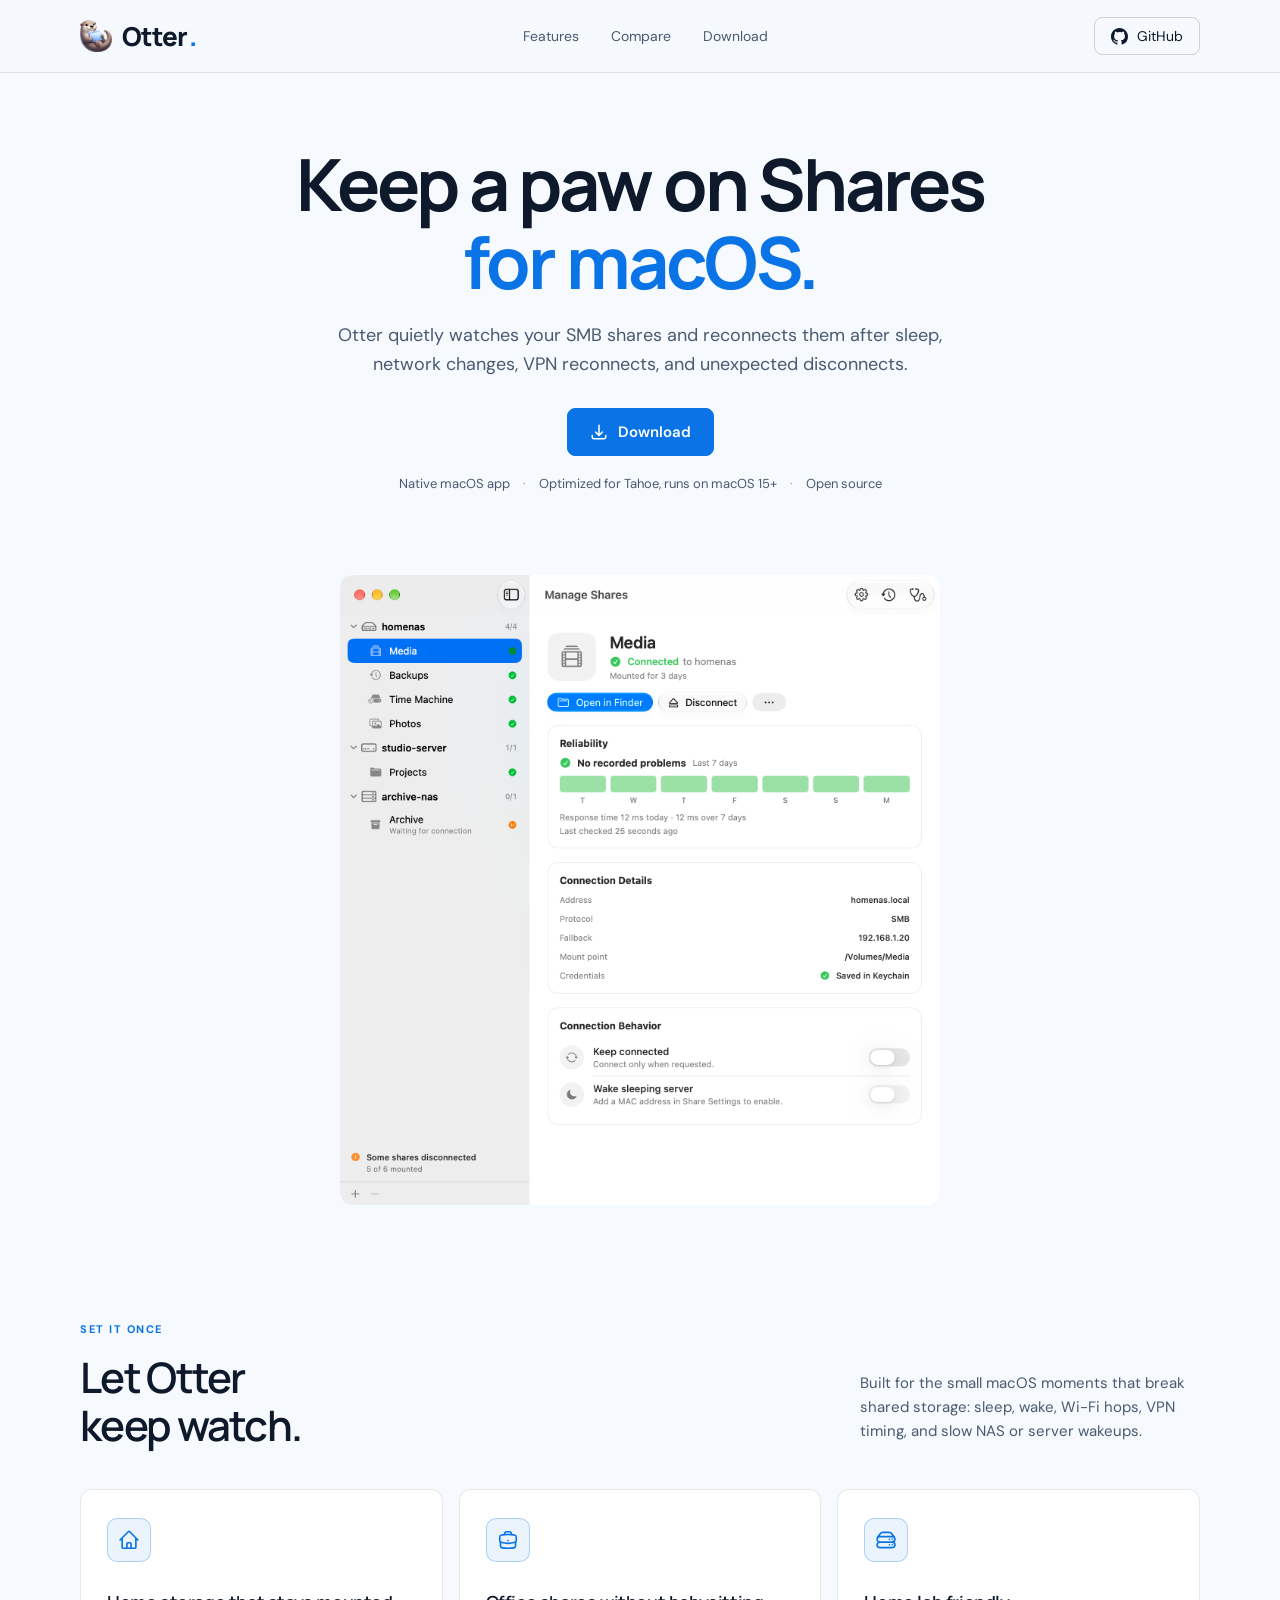
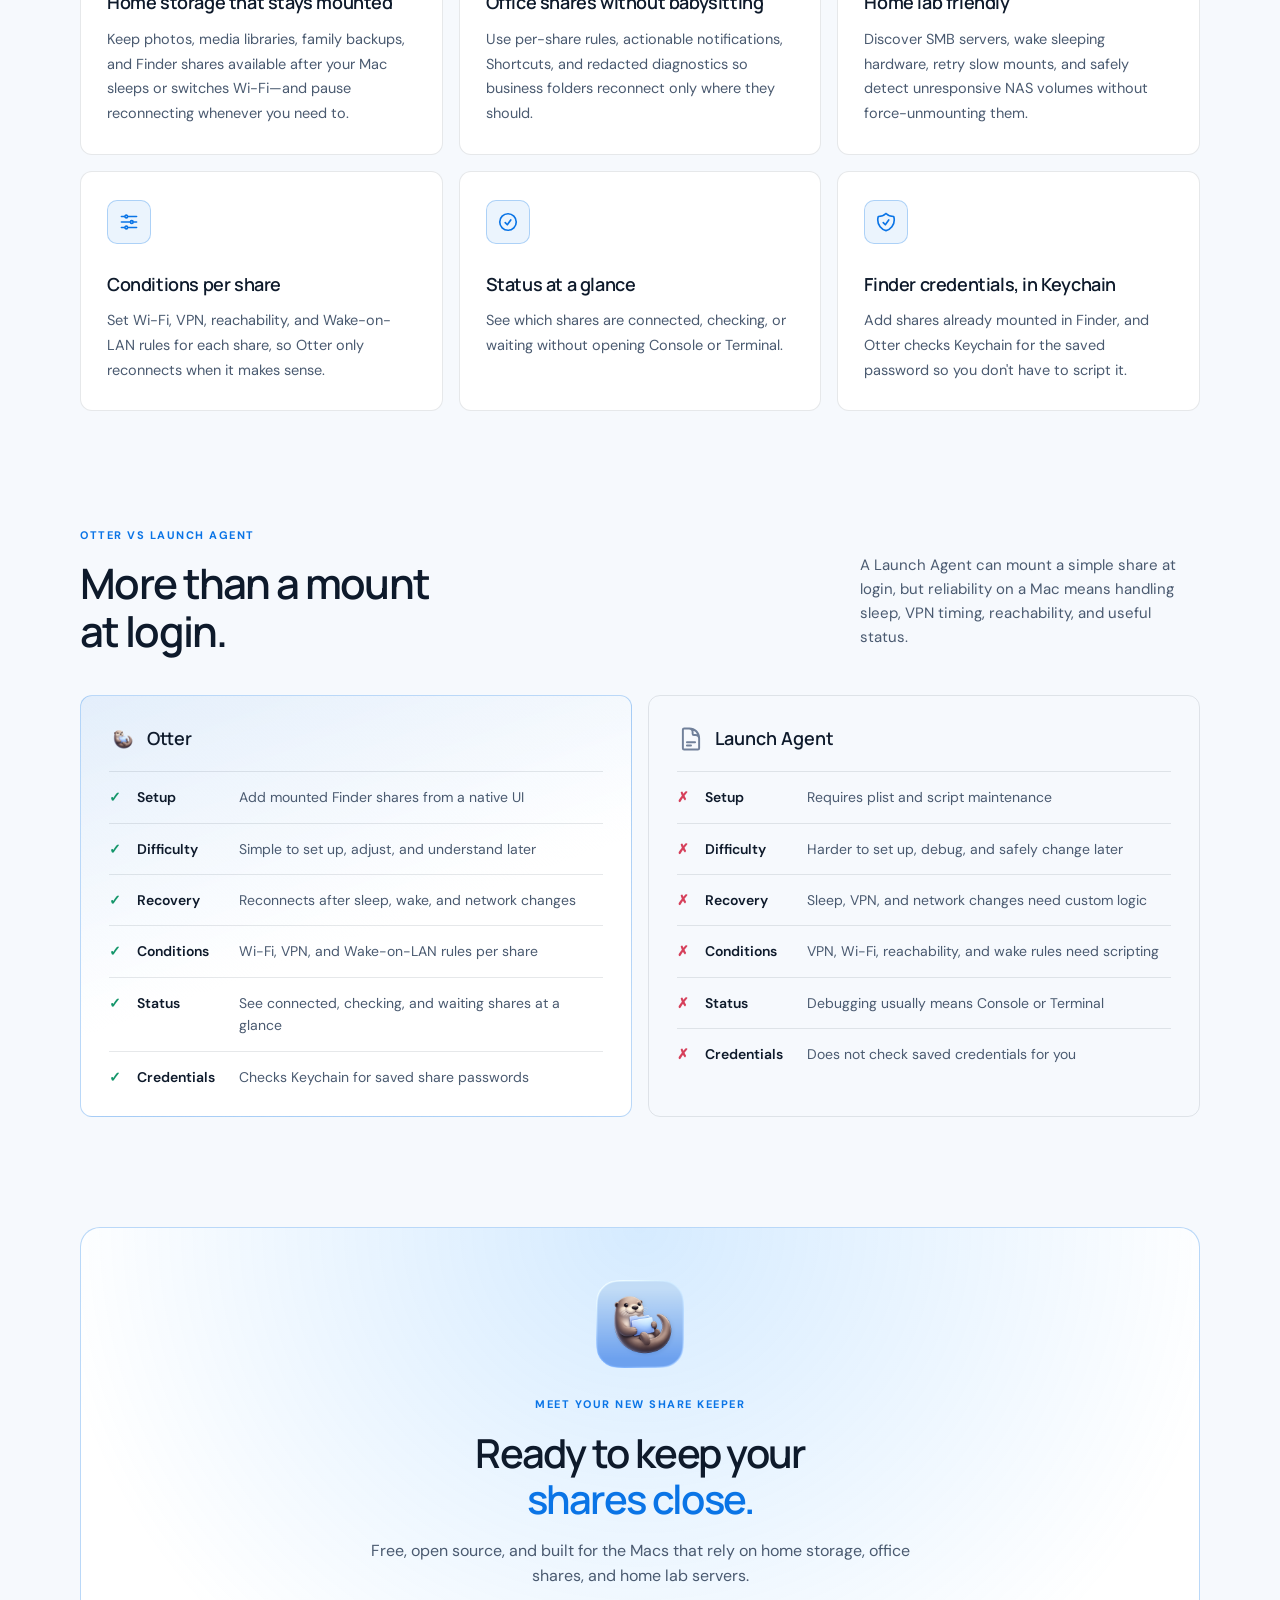
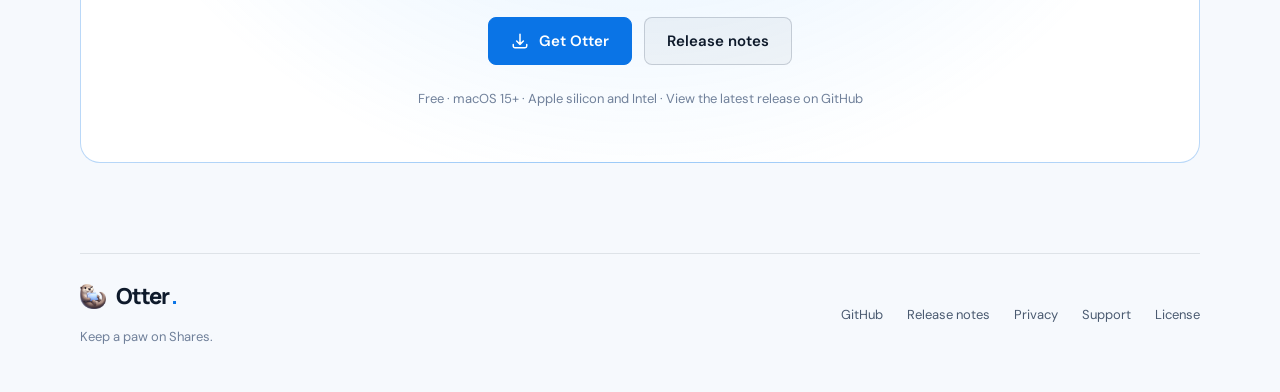
==== commit 04a28940: "Merge website GitHub link cleanup" ====
--- a/website/index.html
+++ b/website/index.html
@@ -50,10 +50,6 @@
           <a class="button button-primary" href="./download/index.html">
             <svg class="button-icon button-icon-line" viewBox="0 0 24 24" aria-hidden="true" focusable="false"><path d="M3 16.5v2.25A2.25 2.25 0 0 0 5.25 21h13.5A2.25 2.25 0 0 0 21 18.75V16.5M16.5 12 12 16.5m0 0L7.5 12m4.5 4.5V3"></path></svg>
             Download
-          </a>
-          <a class="button button-secondary" href="https://github.com/johnwatso/Otter">
-            <svg class="button-icon" viewBox="0 0 16 16" aria-hidden="true" focusable="false"><path d="M8 0C3.58 0 0 3.58 0 8c0 3.54 2.29 6.53 5.47 7.59.4.07.55-.17.55-.38 0-.19-.01-.82-.01-1.49-2.01.37-2.53-.49-2.69-.94-.09-.23-.48-.94-.82-1.13-.28-.15-.68-.52-.01-.53.63-.01 1.08.58 1.23.82.72 1.21 1.87.87 2.33.66.07-.52.28-.87.51-1.07-1.78-.2-3.64-.89-3.64-3.95 0-.87.31-1.59.82-2.15-.08-.2-.36-1.02.08-2.12 0 0 .67-.21 2.2.82A7.6 7.6 0 0 1 8 3.86c.68 0 1.36.09 2 .27 1.53-1.04 2.2-.82 2.2-.82.44 1.1.16 1.92.08 2.12.51.56.82 1.27.82 2.15 0 3.07-1.87 3.75-3.65 3.95.29.25.54.73.54 1.48 0 1.07-.01 1.93-.01 2.2 0 .21.15.46.55.38A8.013 8.013 0 0 0 16 8c0-4.42-3.58-8-8-8Z"></path></svg>
-            View on GitHub
           </a>
         </div>
         <p class="platform-note">Native macOS app <span>·</span> Optimized for Tahoe, runs on macOS 15+ <span>·</span> Open source</p>
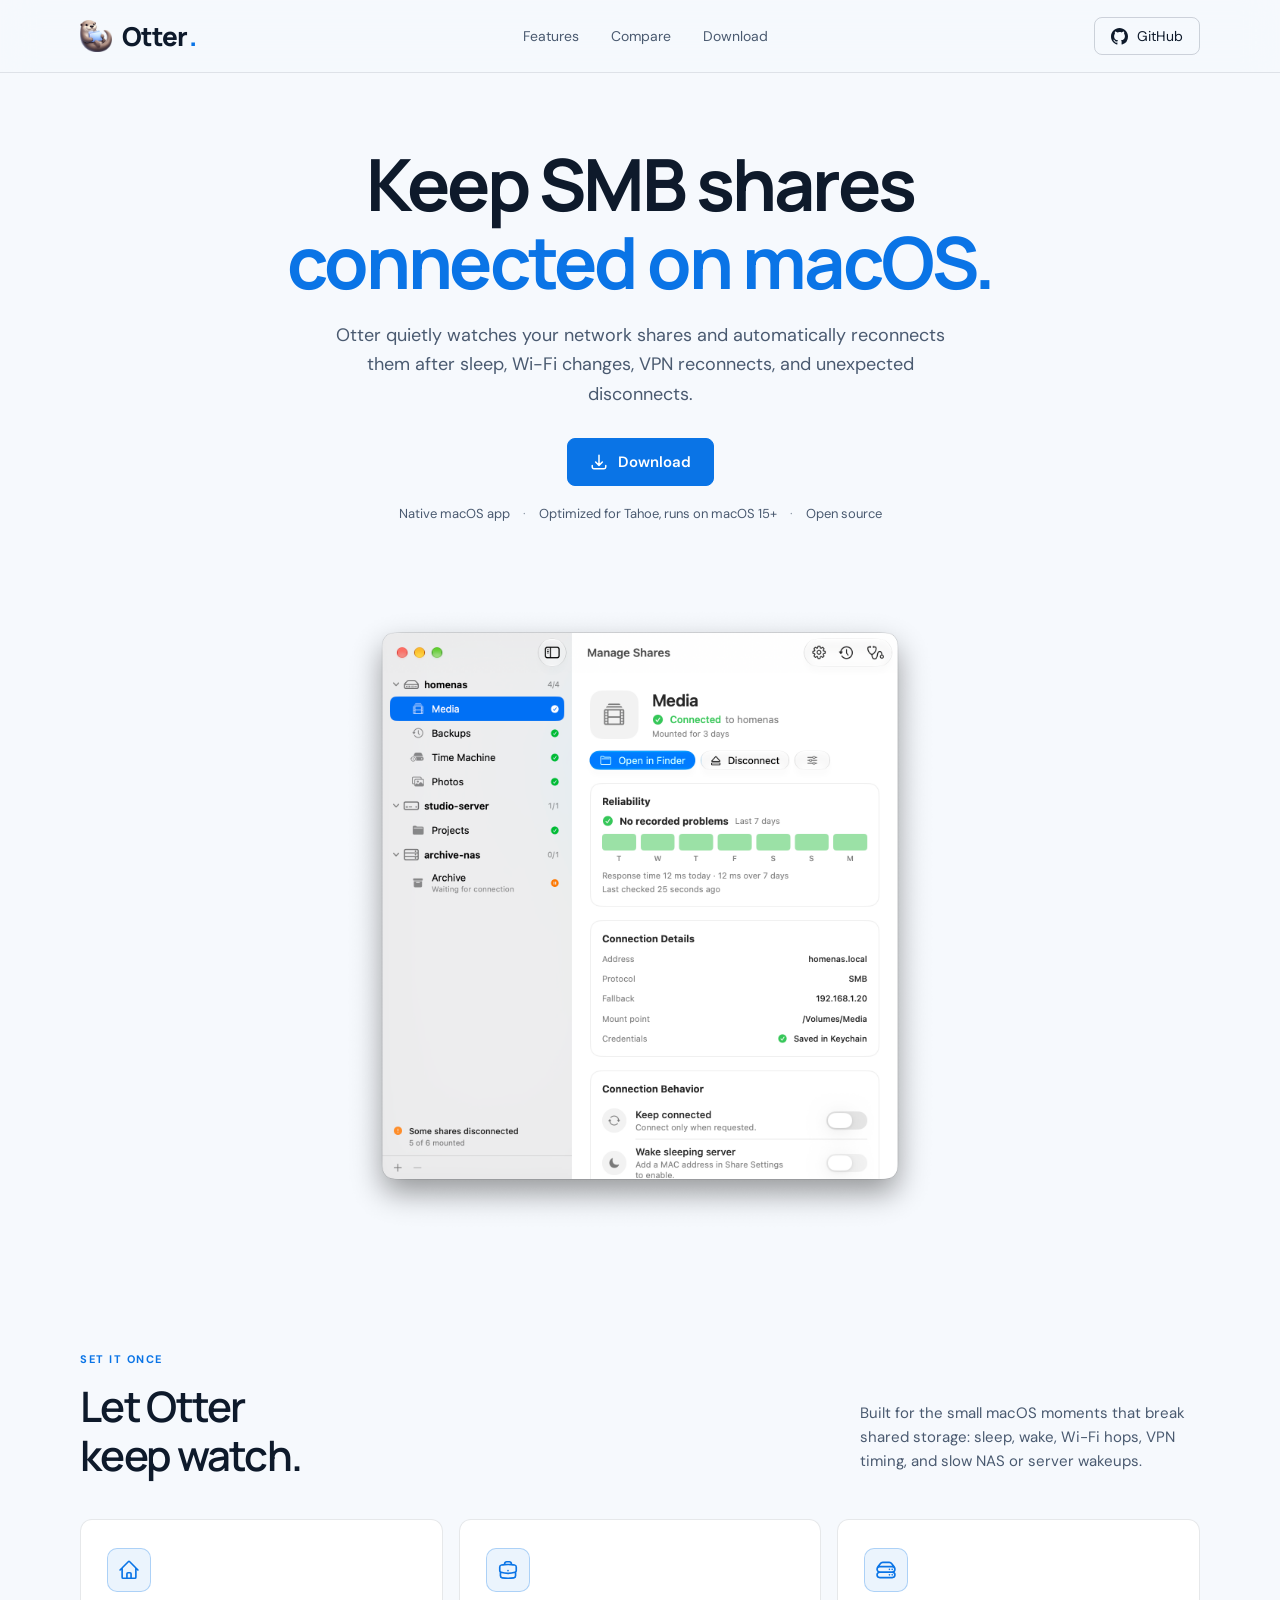
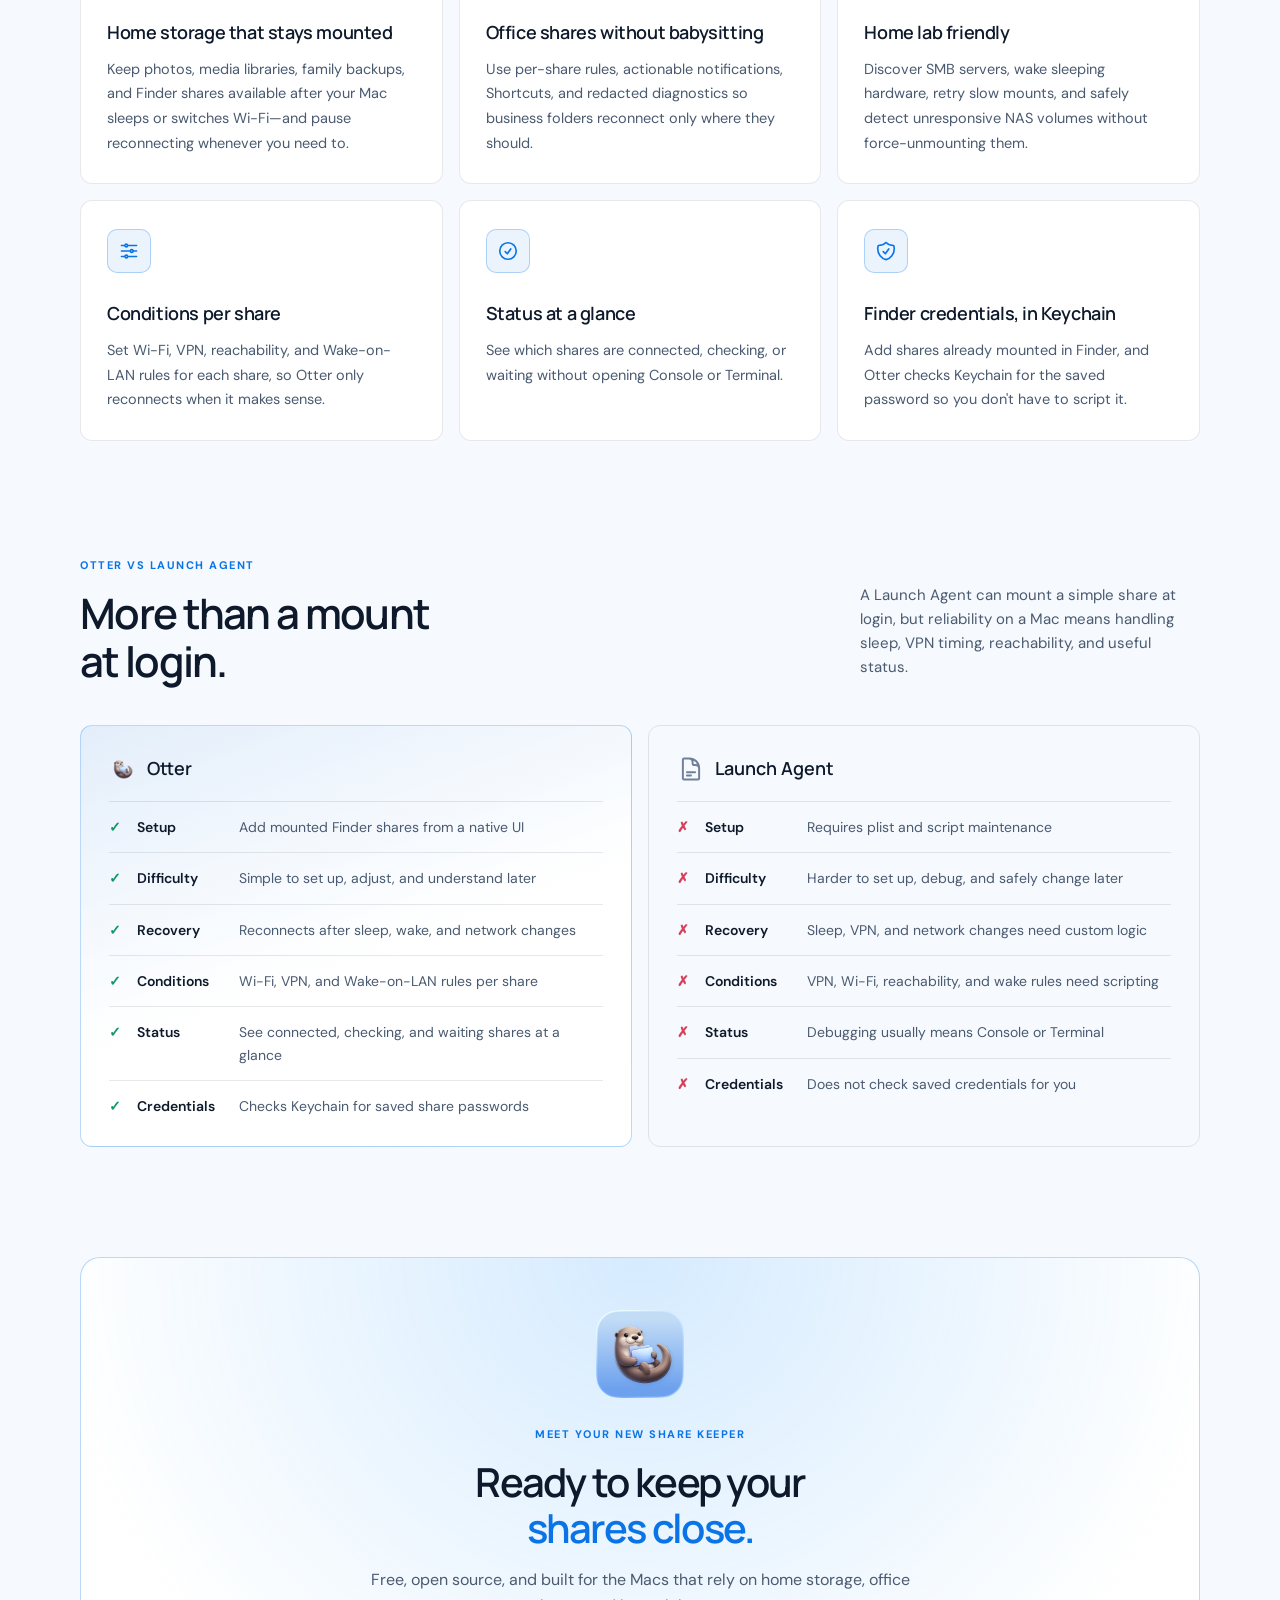
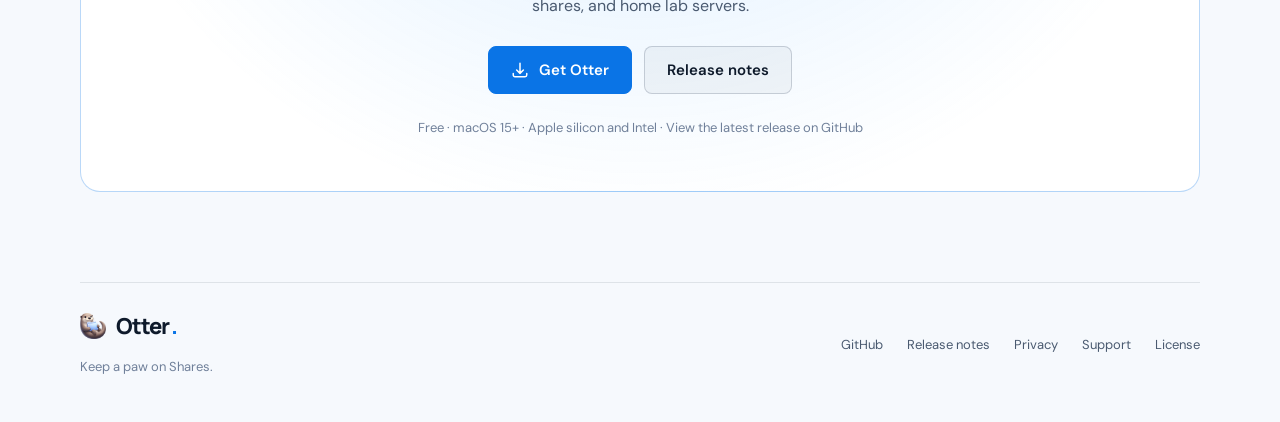
==== commit 4d1bbdc8: "Improve website SEO metadata" ====
--- a/website/index.html
+++ b/website/index.html
@@ -3,15 +3,32 @@
   <head>
     <meta charset="utf-8">
     <meta name="viewport" content="width=device-width, initial-scale=1">
-    <title>Otter - Keep a paw on Shares</title>
-    <meta property="og:title" content="Otter - Keep a paw on Shares">
-    <meta property="og:description" content="A lightweight macOS menu bar app that keeps SMB network shares connected after sleep, Wi-Fi changes, and VPN reconnects.">
+    <title>Otter — Automatic SMB Share Reconnection for macOS</title>
     <meta
       name="description"
-      content="Otter is a lightweight macOS menu bar app that keeps SMB network shares connected after sleep, Wi-Fi changes, VPN reconnects, and unexpected disconnects."
+      content="Otter is a free, open-source macOS menu bar app that automatically reconnects SMB network shares after sleep, Wi-Fi changes, VPN reconnects, and disconnects."
     >
+    <meta name="robots" content="index, follow, max-image-preview:large, max-snippet:-1, max-video-preview:-1">
+    <link rel="canonical" href="https://get-otter.com/">
+    <meta property="og:type" content="website">
+    <meta property="og:site_name" content="Otter">
+    <meta property="og:locale" content="en_US">
+    <meta property="og:url" content="https://get-otter.com/">
+    <meta property="og:title" content="Otter — Automatic SMB Share Reconnection for macOS">
+    <meta property="og:description" content="A free, open-source macOS menu bar app that keeps SMB network shares connected after sleep, Wi-Fi changes, VPN reconnects, and unexpected disconnects.">
+    <meta property="og:image" content="https://get-otter.com/assets/otter-icon-dark.png">
+    <meta property="og:image:width" content="1024">
+    <meta property="og:image:height" content="1024">
+    <meta property="og:image:alt" content="Otter app icon">
+    <meta name="twitter:card" content="summary">
+    <meta name="twitter:title" content="Otter — Automatic SMB Share Reconnection for macOS">
+    <meta name="twitter:description" content="A free, open-source macOS menu bar app that keeps SMB network shares connected automatically.">
+    <meta name="twitter:image" content="https://get-otter.com/assets/otter-icon-dark.png">
+    <meta name="twitter:image:alt" content="Otter app icon">
     <meta id="theme-color" name="theme-color" content="#0B1018">
     <link rel="icon" type="image/png" href="assets/otter-icon.png">
+    <link rel="apple-touch-icon" href="assets/otter-icon.png">
+    <link rel="manifest" href="site.webmanifest">
     <script>
       (function () {
         var prefersDark = window.matchMedia && window.matchMedia("(prefers-color-scheme: dark)").matches;
@@ -23,6 +40,28 @@
       })();
     </script>
     <link rel="stylesheet" href="styles.css">
+    <script type="application/ld+json">
+      {
+        "@context": "https://schema.org",
+        "@type": "SoftwareApplication",
+        "name": "Otter",
+        "description": "A free, open-source macOS menu bar app that automatically reconnects SMB network shares after sleep, network changes, VPN reconnects, and unexpected disconnects.",
+        "url": "https://get-otter.com/",
+        "image": "https://get-otter.com/assets/otter-icon-dark.png",
+        "downloadUrl": "https://get-otter.com/download/",
+        "releaseNotes": "https://get-otter.com/release-notes/",
+        "softwareVersion": "1.0.0",
+        "operatingSystem": "macOS 15 or later",
+        "applicationCategory": "UtilitiesApplication",
+        "applicationSubCategory": "Network utility",
+        "offers": {
+          "@type": "Offer",
+          "price": "0",
+          "priceCurrency": "USD"
+        },
+        "sameAs": "https://github.com/johnwatso/Otter"
+      }
+    </script>
   </head>
   <body>
     <a class="skip-link" href="#main">Skip to content</a>
@@ -44,8 +83,8 @@
 
     <main id="main">
       <section class="hero wrap" id="top">
-        <h1>Keep a paw on Shares<br><span>for macOS.</span></h1>
-        <p class="hero-copy">Otter quietly watches your SMB shares and reconnects them after sleep, network changes, VPN reconnects, and unexpected disconnects.</p>
+        <h1>Keep SMB shares<br><span>connected on macOS.</span></h1>
+        <p class="hero-copy">Otter quietly watches your network shares and automatically reconnects them after sleep, Wi-Fi changes, VPN reconnects, and unexpected disconnects.</p>
         <div class="hero-actions">
           <a class="button button-primary" href="./download/index.html">
             <svg class="button-icon button-icon-line" viewBox="0 0 24 24" aria-hidden="true" focusable="false"><path d="M3 16.5v2.25A2.25 2.25 0 0 0 5.25 21h13.5A2.25 2.25 0 0 0 21 18.75V16.5M16.5 12 12 16.5m0 0L7.5 12m4.5 4.5V3"></path></svg>
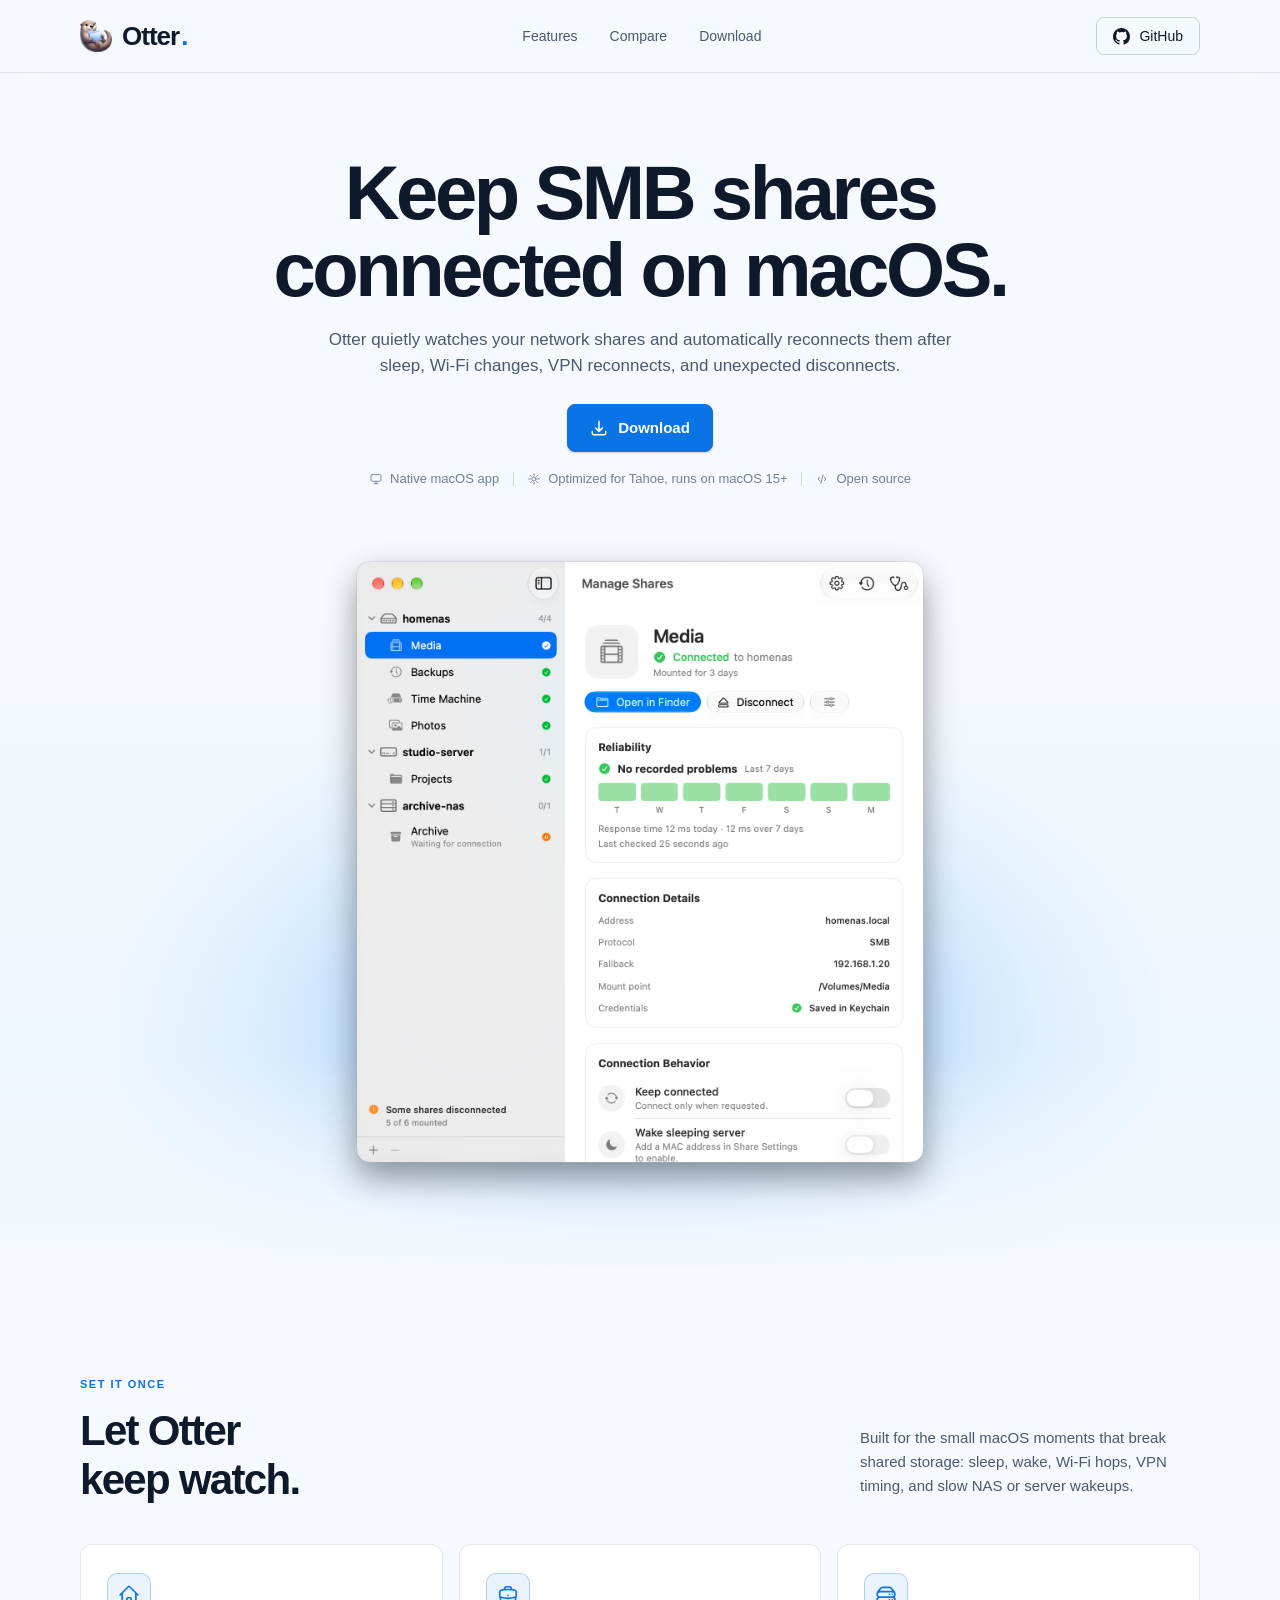
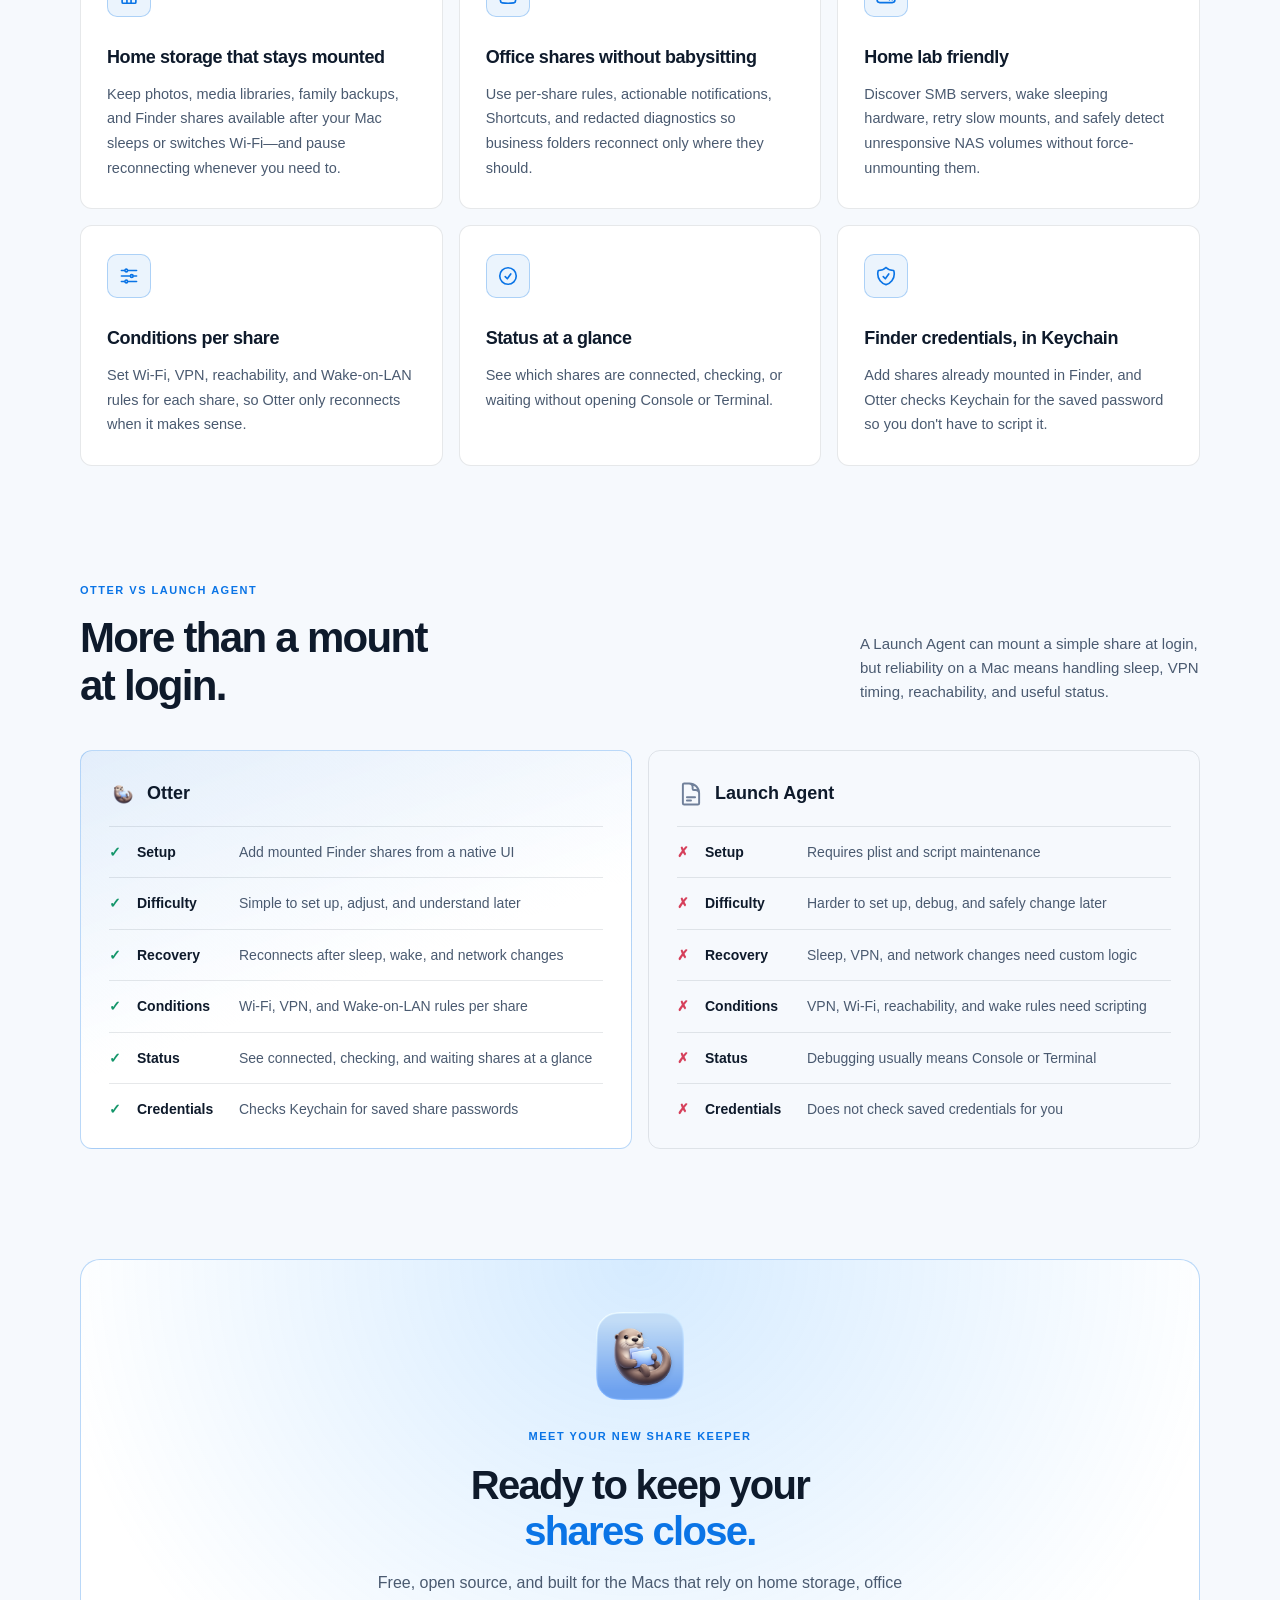
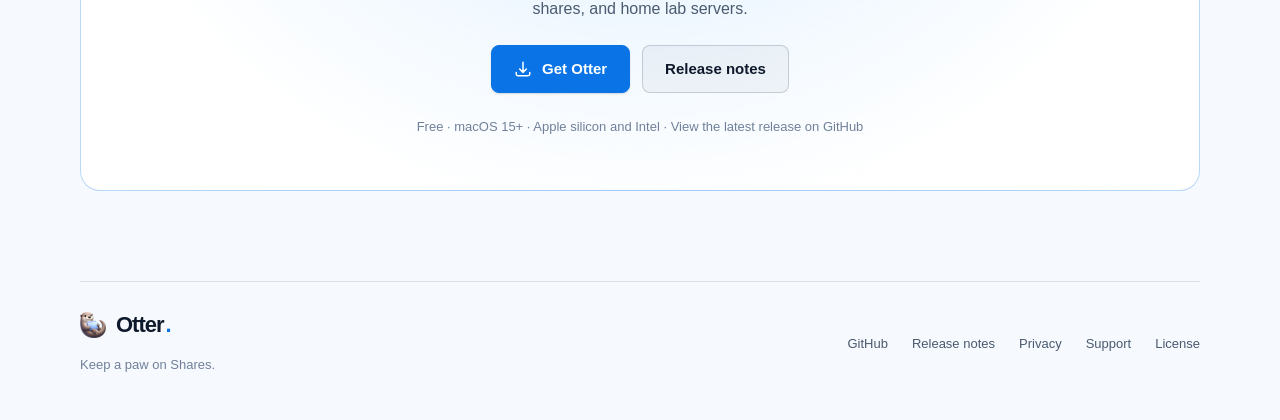
==== commit 992e8362: "Refine landing page hero design" ====
--- a/website/index.html
+++ b/website/index.html
@@ -82,24 +82,39 @@
     </header>
 
     <main id="main">
-      <section class="hero wrap" id="top">
-        <h1>Keep SMB shares<br><span>connected on macOS.</span></h1>
-        <p class="hero-copy">Otter quietly watches your network shares and automatically reconnects them after sleep, Wi-Fi changes, VPN reconnects, and unexpected disconnects.</p>
-        <div class="hero-actions">
-          <a class="button button-primary" href="./download/index.html">
-            <svg class="button-icon button-icon-line" viewBox="0 0 24 24" aria-hidden="true" focusable="false"><path d="M3 16.5v2.25A2.25 2.25 0 0 0 5.25 21h13.5A2.25 2.25 0 0 0 21 18.75V16.5M16.5 12 12 16.5m0 0L7.5 12m4.5 4.5V3"></path></svg>
-            Download
-          </a>
-        </div>
-        <p class="platform-note">Native macOS app <span>·</span> Optimized for Tahoe, runs on macOS 15+ <span>·</span> Open source</p>
-      </section>
-
-      <section class="showcase wrap" aria-label="Otter Manage Shares screenshots">
-        <div class="showcase-stage">
-          <img class="app-shot app-shot-light" src="assets/otter-app-light.png" width="792" height="832" alt="Otter Manage Shares window in light mode showing share status and network conditions">
-          <img class="app-shot app-shot-dark" src="assets/otter-app-dark.png" width="792" height="832" alt="Otter Manage Shares window in dark mode showing share status and network conditions">
-        </div>
-      </section>
+      <div class="hero-scene">
+        <section class="hero wrap" id="top">
+          <h1>Keep SMB shares<br><span>connected on macOS.</span></h1>
+          <p class="hero-copy">Otter quietly watches your network shares and automatically reconnects them after sleep, Wi-Fi changes, VPN reconnects, and unexpected disconnects.</p>
+          <div class="hero-actions">
+            <a class="button button-primary" href="./download/index.html">
+              <svg class="button-icon button-icon-line" viewBox="0 0 24 24" aria-hidden="true" focusable="false"><path d="M3 16.5v2.25A2.25 2.25 0 0 0 5.25 21h13.5A2.25 2.25 0 0 0 21 18.75V16.5M16.5 12 12 16.5m0 0L7.5 12m4.5 4.5V3"></path></svg>
+              Download
+            </a>
+          </div>
+          <ul class="platform-note" aria-label="Platform details">
+            <li>
+              <svg viewBox="0 0 24 24" aria-hidden="true" focusable="false"><rect x="3.5" y="4.5" width="17" height="11.5" rx="2"></rect><path d="M8.5 20h7M12 16v4"></path></svg>
+              <span>Native macOS app</span>
+            </li>
+            <li>
+              <svg viewBox="0 0 24 24" aria-hidden="true" focusable="false"><path d="M12 3v3M12 18v3M3 12h3M18 12h3M5.64 5.64l2.12 2.12M16.24 16.24l2.12 2.12M18.36 5.64l-2.12 2.12M7.76 16.24l-2.12 2.12"></path><circle cx="12" cy="12" r="3.5"></circle></svg>
+              <span>Optimized for Tahoe, runs on macOS 15+</span>
+            </li>
+            <li>
+              <svg viewBox="0 0 24 24" aria-hidden="true" focusable="false"><path d="m8 9-3 3 3 3M16 9l3 3-3 3M14 5l-4 14"></path></svg>
+              <span>Open source</span>
+            </li>
+          </ul>
+        </section>
+
+        <section class="showcase wrap" aria-label="Otter Manage Shares screenshots">
+          <div class="showcase-stage">
+            <img class="app-shot app-shot-light" src="assets/otter-app-light.png" width="792" height="832" alt="Otter Manage Shares window in light mode showing share status and network conditions">
+            <img class="app-shot app-shot-dark" src="assets/otter-app-dark.png" width="792" height="832" alt="Otter Manage Shares window in dark mode showing share status and network conditions">
+          </div>
+        </section>
+      </div>
 
       <section class="section wrap" id="features">
         <div class="section-heading">
--- a/website/styles.css
+++ b/website/styles.css
@@ -1,5 +1,3 @@
-@import url("https://fonts.googleapis.com/css2?family=DM+Sans:wght@400;500;600;700&family=Manrope:wght@500;600;700;800&display=swap");
-
 :root {
   color-scheme: dark;
   --bg: #0b1018;
@@ -15,15 +13,19 @@
   --accent-wash: rgba(90, 200, 250, 0.1);
   --accent-line: rgba(90, 200, 250, 0.28);
   --hero-glow: rgba(47, 155, 255, 0.2);
+  --stage-base: #0c1b2c;
+  --stage-blue-core: rgba(32, 156, 255, 0.48);
+  --stage-blue: rgba(19, 126, 255, 0.31);
+  --stage-blue-edge: rgba(74, 176, 255, 0.12);
   --good: #6fdcae;
   --bad: #f58b9d;
   --badge-bg: rgba(255, 255, 255, 0.05);
-    --grid-dot: rgba(255, 255, 255, 0.05);
+  --grid-dot: rgba(255, 255, 255, 0.05);
   --header-bg: rgba(11, 16, 24, 0.78);
   --aqua: var(--accent);
   --cyan: var(--accent);
-  --font-body: "DM Sans", -apple-system, BlinkMacSystemFont, "SF Pro Text", "Segoe UI", sans-serif;
-  --font-display: Manrope, -apple-system, BlinkMacSystemFont, "SF Pro Display", "Segoe UI", sans-serif;
+  --font-body: -apple-system, BlinkMacSystemFont, "SF Pro Text", "Helvetica Neue", "Segoe UI", sans-serif;
+  --font-display: -apple-system, BlinkMacSystemFont, "SF Pro Display", "Helvetica Neue", "Segoe UI", sans-serif;
 }
 
 :root[data-theme="light"] {
@@ -41,10 +43,14 @@
   --accent-wash: rgba(10, 116, 230, 0.08);
   --accent-line: rgba(10, 116, 230, 0.28);
   --hero-glow: rgba(47, 155, 255, 0.2);
+  --stage-base: #eaf5ff;
+  --stage-blue-core: rgba(0, 119, 255, 0.32);
+  --stage-blue: rgba(10, 132, 255, 0.23);
+  --stage-blue-edge: rgba(76, 174, 255, 0.1);
   --good: #14966a;
   --bad: #d6405b;
   --badge-bg: rgba(15, 30, 55, 0.04);
-    --grid-dot: rgba(15, 30, 55, 0.06);
+  --grid-dot: rgba(15, 30, 55, 0.06);
   --header-bg: rgba(246, 249, 253, 0.82);
 }
 
@@ -68,16 +74,6 @@
   font-family: var(--font-body);
   line-height: 1.6;
   -webkit-font-smoothing: antialiased;
-}
-
-body::before {
-  content: "";
-  position: absolute;
-  inset: 0 0 auto;
-  height: 1100px;
-  background: radial-gradient(ellipse 55% 45% at 50% 30%, var(--hero-glow), transparent 100%);
-  pointer-events: none;
-  z-index: -1;
 }
 
 img {
@@ -221,31 +217,77 @@
 
 /* Hero */
 
+.hero-scene {
+  position: relative;
+  isolation: isolate;
+  overflow: hidden;
+  background: linear-gradient(to bottom, var(--bg) 0%, var(--bg) 45%, var(--stage-base) 100%);
+}
+
+.hero-scene::before {
+  content: "";
+  position: absolute;
+  left: 50%;
+  bottom: 18px;
+  z-index: 0;
+  width: min(1040px, 100vw);
+  height: 590px;
+  transform: translateX(-50%);
+  background: radial-gradient(
+    ellipse at 50% 58%,
+    var(--stage-blue-core) 0%,
+    var(--stage-blue) 31%,
+    var(--stage-blue-edge) 54%,
+    transparent 73%
+  );
+  pointer-events: none;
+}
+
+.hero-scene::after {
+  content: "";
+  position: absolute;
+  inset: auto 0 0;
+  z-index: 0;
+  height: 230px;
+  background: linear-gradient(to bottom, transparent, var(--bg) 94%);
+  pointer-events: none;
+}
+
+.hero,
+.showcase {
+  position: relative;
+  z-index: 1;
+}
+
 .hero {
-  padding: 72px 0 24px;
+  padding: 82px 0 0;
   text-align: center;
 }
 
 h1 {
-  margin: 0 auto 20px;
-  max-width: 880px;
-  font-size: clamp(44px, 6vw, 72px);
+  margin: 0 auto 18px;
+  max-width: 960px;
+  color: var(--text);
+  font-size: clamp(48px, 6vw, 76px);
   font-weight: 700;
-  letter-spacing: -2.8px;
-  line-height: 1.08;
-}
-
-h1 > span,
+  letter-spacing: -0.045em;
+  line-height: 1.01;
+}
+
+h1 > span {
+  color: inherit;
+}
+
 .accent {
   color: var(--accent);
 }
 
 .hero-copy {
-  max-width: 640px;
+  max-width: 660px;
   margin: 0 auto;
   color: var(--muted);
-  font-size: 18px;
-  line-height: 1.65;
+  font-size: 17px;
+  line-height: 1.58;
 }
 
 .hero-actions {
@@ -253,7 +295,7 @@
   flex-wrap: wrap;
   justify-content: center;
   gap: 12px;
-  margin-top: 28px;
+  margin-top: 24px;
 }
 
 .button {
@@ -267,21 +309,20 @@
   border-radius: 8px;
   font-size: 15px;
   font-weight: 600;
-  transition: background 0.2s, border-color 0.2s, transform 0.2s;
-}
-
-.button:hover {
-  transform: translateY(-2px);
+  transition: background-color 0.18s ease, border-color 0.18s ease, box-shadow 0.18s ease;
 }
 
 .button-primary {
   border-color: var(--accent);
   background: var(--accent);
+  box-shadow: 0 1px 2px rgba(6, 33, 64, 0.16);
   color: var(--accent-ink);
 }
 
 .button-primary:hover {
-  background: color-mix(in srgb, var(--accent) 86%, white);
+  border-color: color-mix(in srgb, var(--accent) 88%, black);
+  background: color-mix(in srgb, var(--accent) 88%, black);
+  box-shadow: 0 2px 5px rgba(6, 33, 64, 0.2);
 }
 
 .button-secondary {
@@ -310,20 +351,51 @@
 }
 
 .platform-note {
-  margin-top: 18px;
-  color: var(--muted);
+  display: flex;
+  flex-wrap: wrap;
+  align-items: center;
+  justify-content: center;
+  margin: 18px 0 0;
+  padding: 0;
+  color: var(--soft);
   font-size: 13px;
-}
-
-.platform-note span {
-  margin: 0 10px;
-  opacity: 0.6;
+  line-height: 1.4;
+  list-style: none;
+}
+
+.platform-note li {
+  position: relative;
+  display: inline-flex;
+  align-items: center;
+  gap: 7px;
+  padding: 0 14px;
+  white-space: nowrap;
+}
+
+.platform-note li + li::before {
+  content: "";
+  position: absolute;
+  left: 0;
+  width: 1px;
+  height: 14px;
+  background: var(--line-strong);
+}
+
+.platform-note svg {
+  width: 14px;
+  height: 14px;
+  flex: 0 0 auto;
+  fill: none;
+  stroke: currentColor;
+  stroke-width: 1.6;
+  stroke-linecap: round;
+  stroke-linejoin: round;
 }
 
 /* App screenshot */
 
 .showcase {
-  padding-top: 56px;
+  padding: 42px 0 64px;
 }
 
 .showcase-stage {
@@ -332,7 +404,7 @@
 }
 
 .app-shot {
-  width: min(600px, 100%);
+  width: min(660px, 100%);
   height: auto;
 }
 
@@ -365,6 +437,10 @@
 
 .section {
   padding-top: 110px;
+}
+
+.hero-scene + .section {
+  padding-top: 82px;
 }
 
 .eyebrow {
@@ -682,28 +758,44 @@
   }
 
   .hero {
-    padding-top: 44px;
+    padding-top: 50px;
   }
 
   h1 {
-    font-size: 42px;
-    letter-spacing: -1.7px;
+    font-size: clamp(36px, 10.5vw, 40px);
+    letter-spacing: -0.042em;
+    line-height: 1.02;
   }
 
   .hero-copy {
     font-size: 16px;
-  }
-
-  .hero-actions .button {
+    line-height: 1.55;
+  }
+
+  .cta-panel .hero-actions .button {
     flex: 1 1 100%;
   }
 
-  .platform-note span {
-    margin: 0 6px;
+  .hero > .hero-actions .button {
+    min-width: 148px;
+  }
+
+  .platform-note {
+    max-width: 350px;
+    gap: 8px 16px;
+    margin-inline: auto;
+  }
+
+  .platform-note li {
+    padding: 0;
+  }
+
+  .platform-note li + li::before {
+    display: none;
   }
 
   .showcase {
-    padding-top: 40px;
+    padding: 36px 0 54px;
   }
 
   .section {
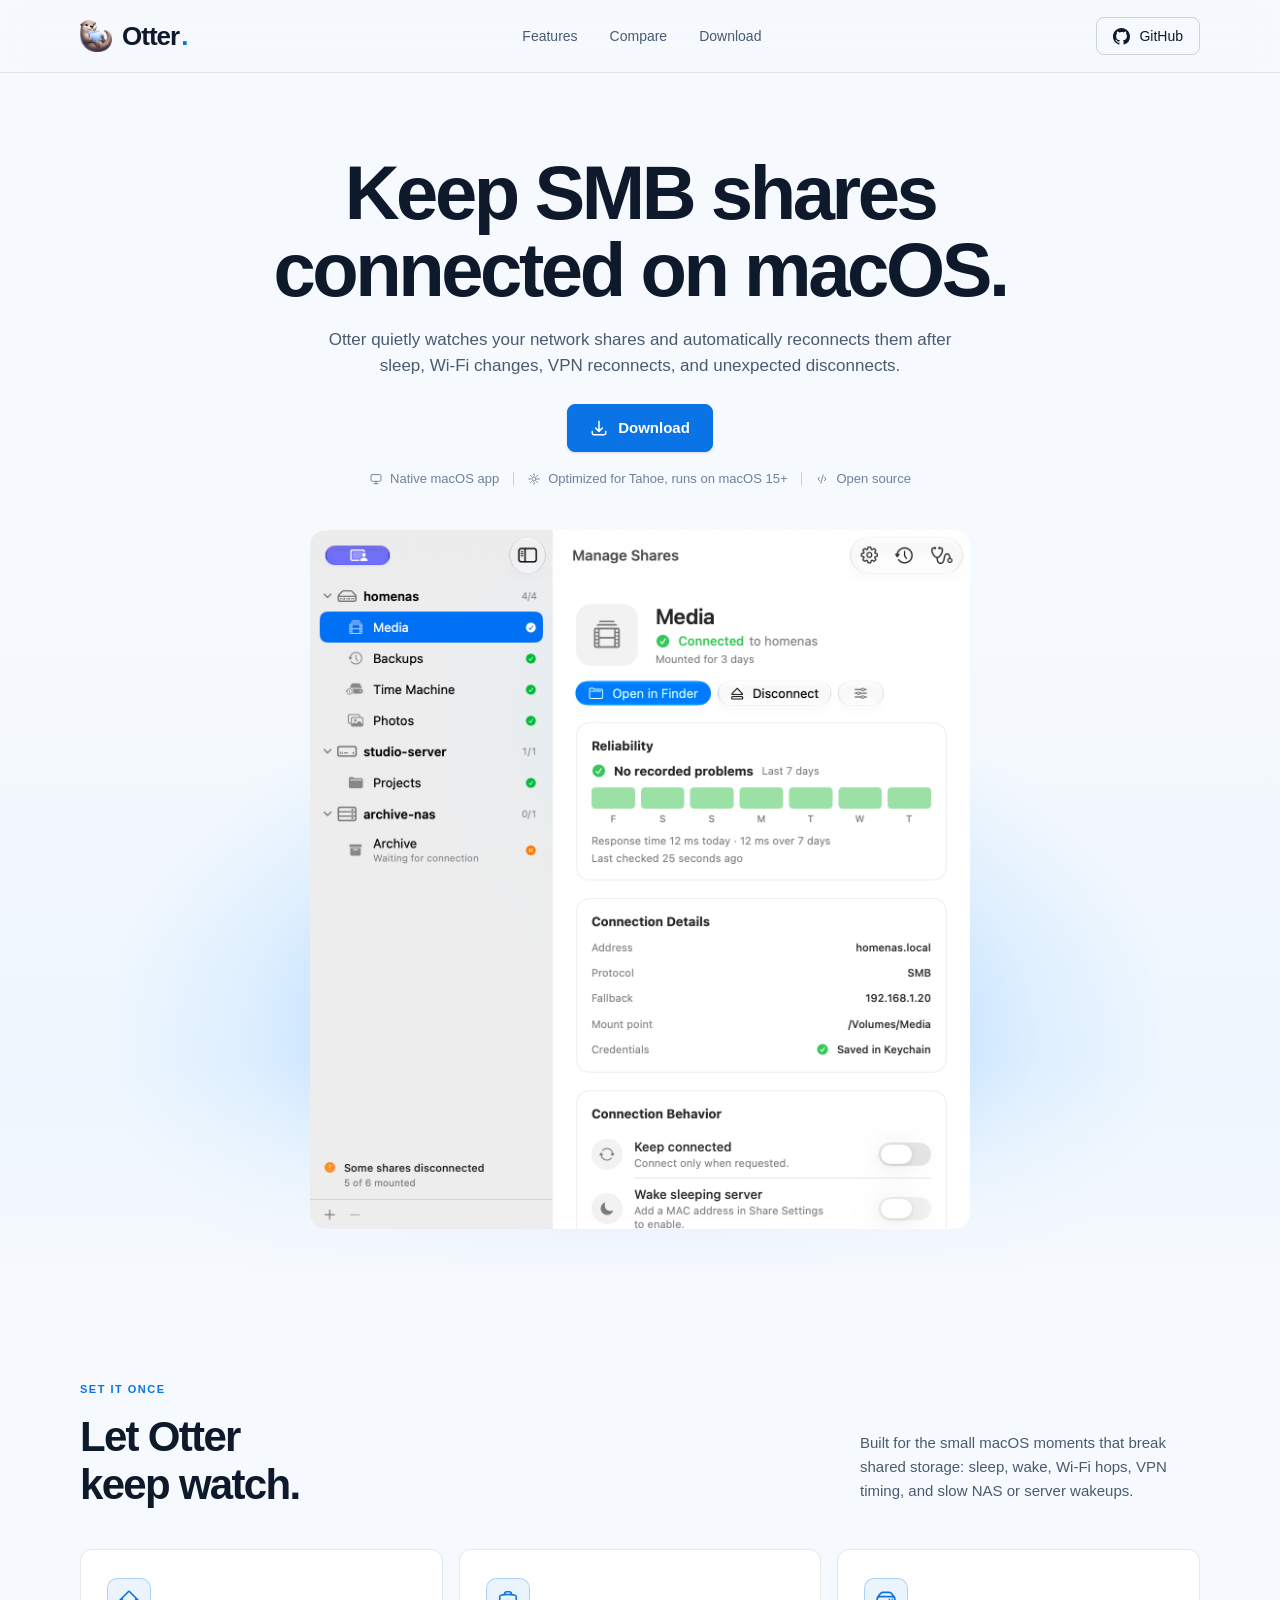
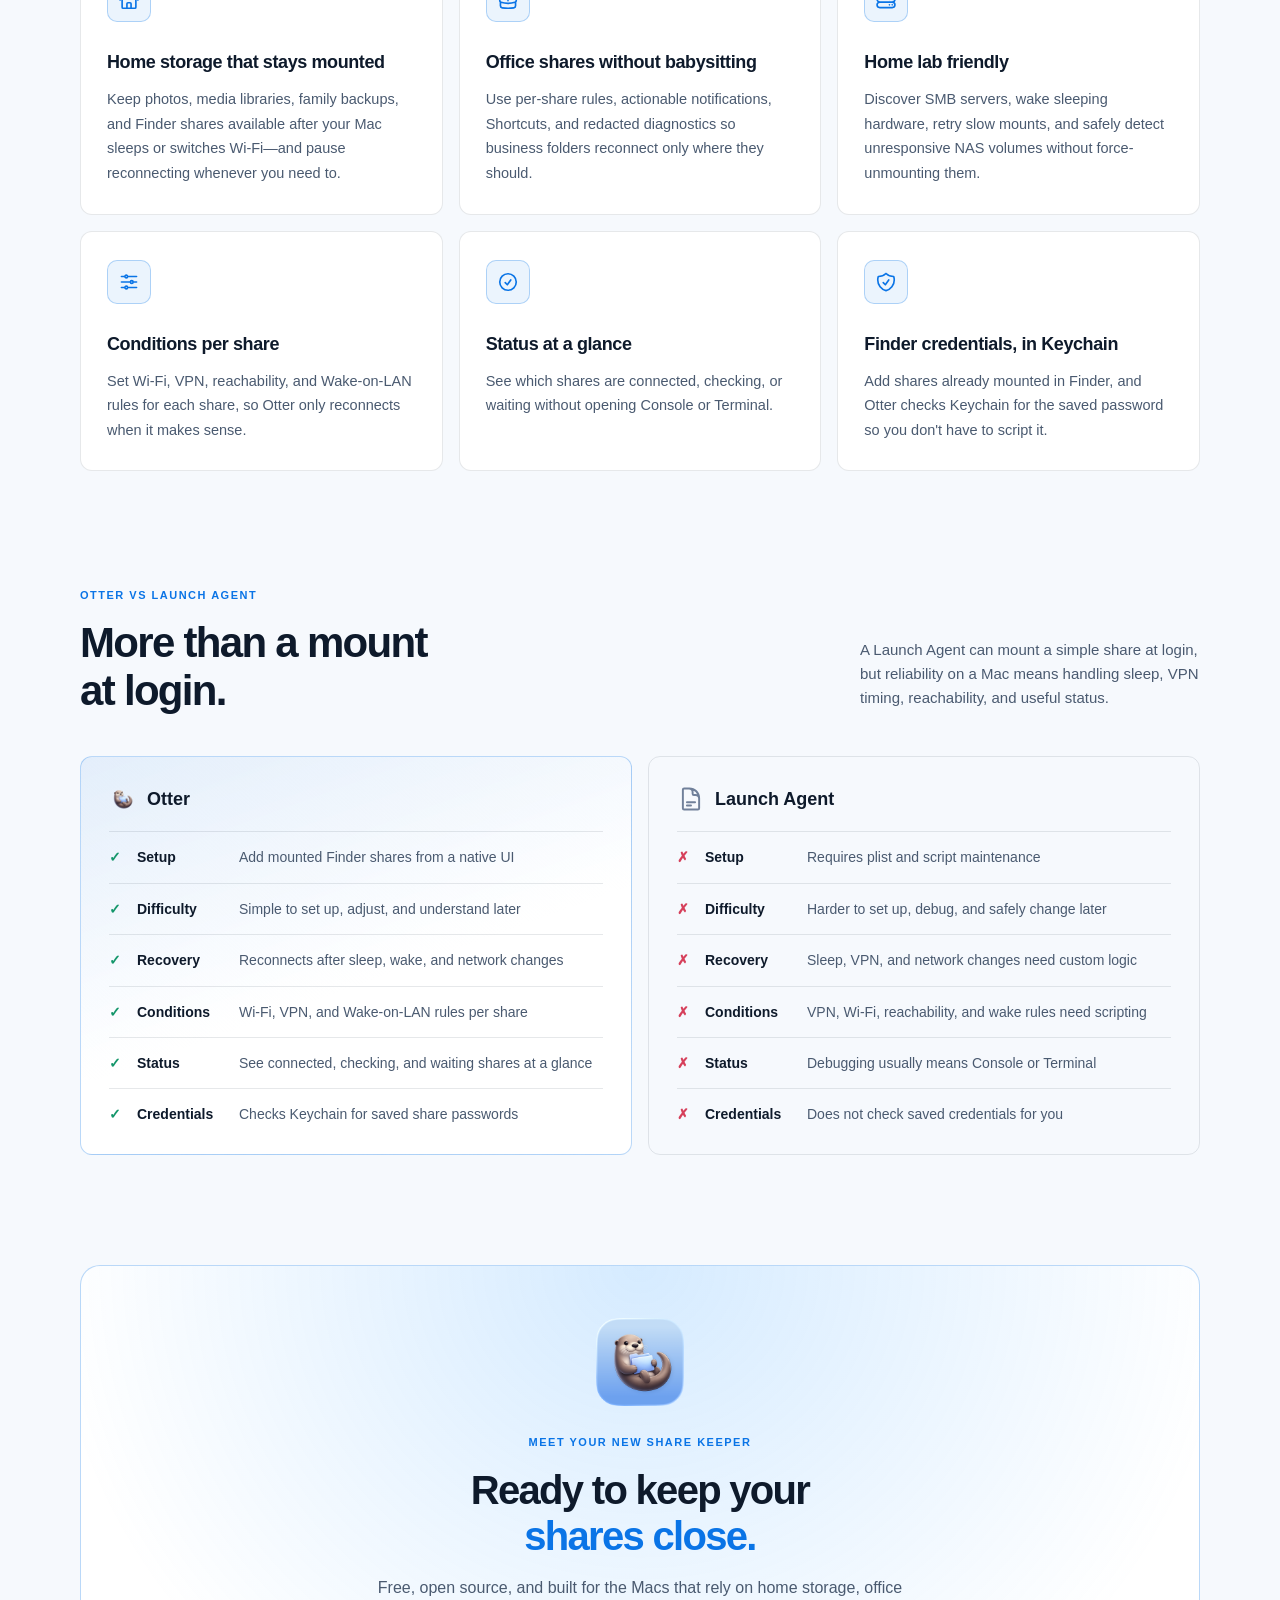
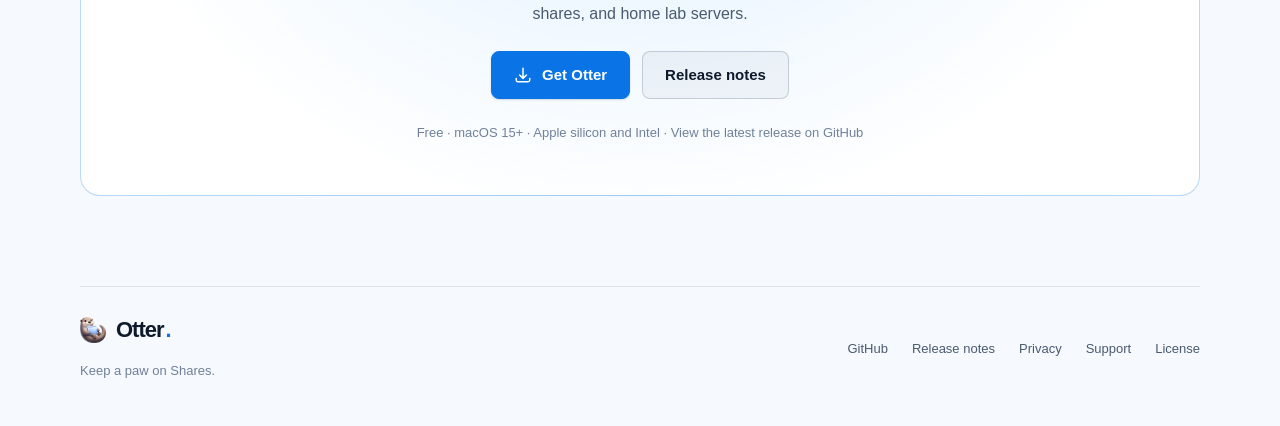
==== commit c5634699: "Add NAS web UI discovery and server log grouping Detect common HTTP/HTTPS admin interfaces and add a" ====
--- a/website/index.html
+++ b/website/index.html
@@ -50,7 +50,7 @@
         "image": "https://get-otter.com/assets/otter-icon-dark.png",
         "downloadUrl": "https://get-otter.com/download/",
         "releaseNotes": "https://get-otter.com/release-notes/",
-        "softwareVersion": "1.0.0",
+        "softwareVersion": "1.0.1",
         "operatingSystem": "macOS 15 or later",
         "applicationCategory": "UtilitiesApplication",
         "applicationSubCategory": "Network utility",
@@ -110,8 +110,8 @@
 
         <section class="showcase wrap" aria-label="Otter Manage Shares screenshots">
           <div class="showcase-stage">
-            <img class="app-shot app-shot-light" src="assets/otter-app-light.png" width="792" height="832" alt="Otter Manage Shares window in light mode showing share status and network conditions">
-            <img class="app-shot app-shot-dark" src="assets/otter-app-dark.png" width="792" height="832" alt="Otter Manage Shares window in dark mode showing share status and network conditions">
+            <img class="app-shot app-shot-light" src="assets/otter-app-light.png" width="680" height="720" alt="Otter Manage Shares window in light mode showing share status and network conditions">
+            <img class="app-shot app-shot-dark" src="assets/otter-app-dark.png" width="680" height="720" alt="Otter Manage Shares window in dark mode showing share status and network conditions">
           </div>
         </section>
       </div>
